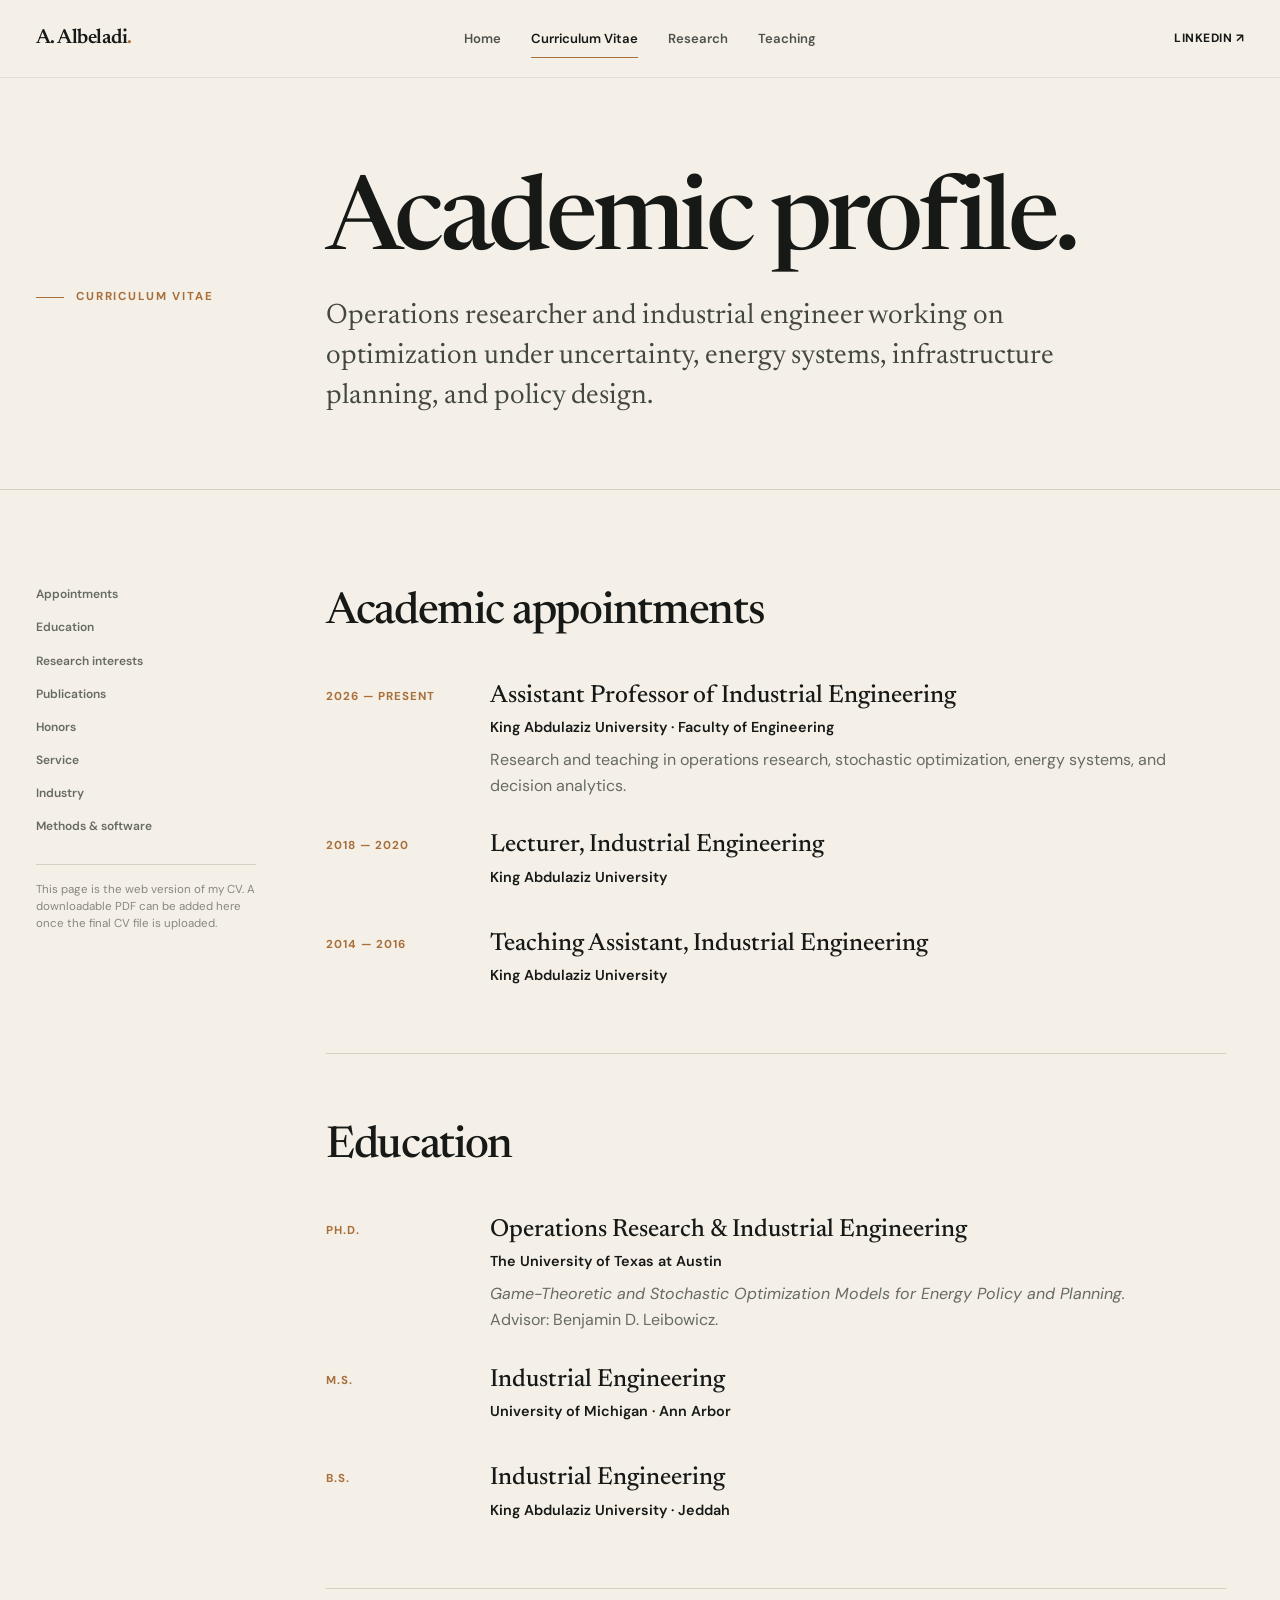
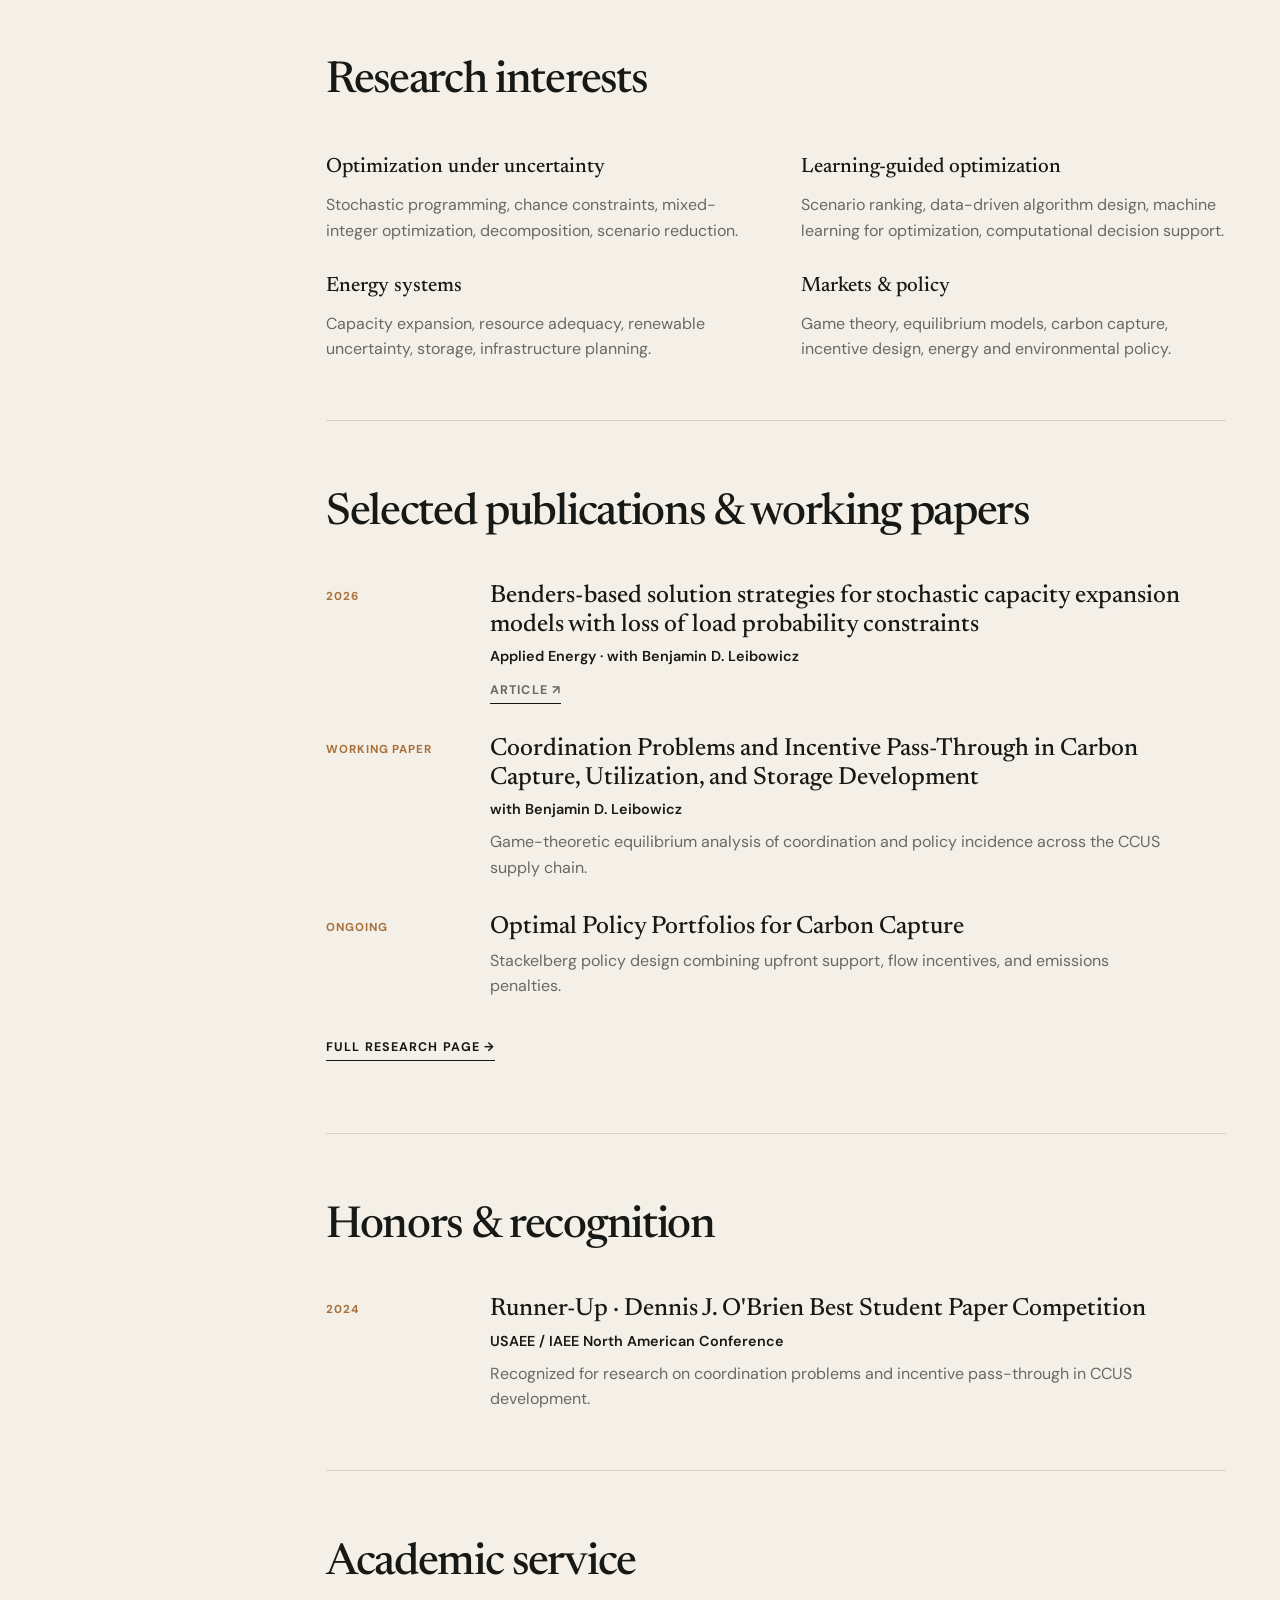
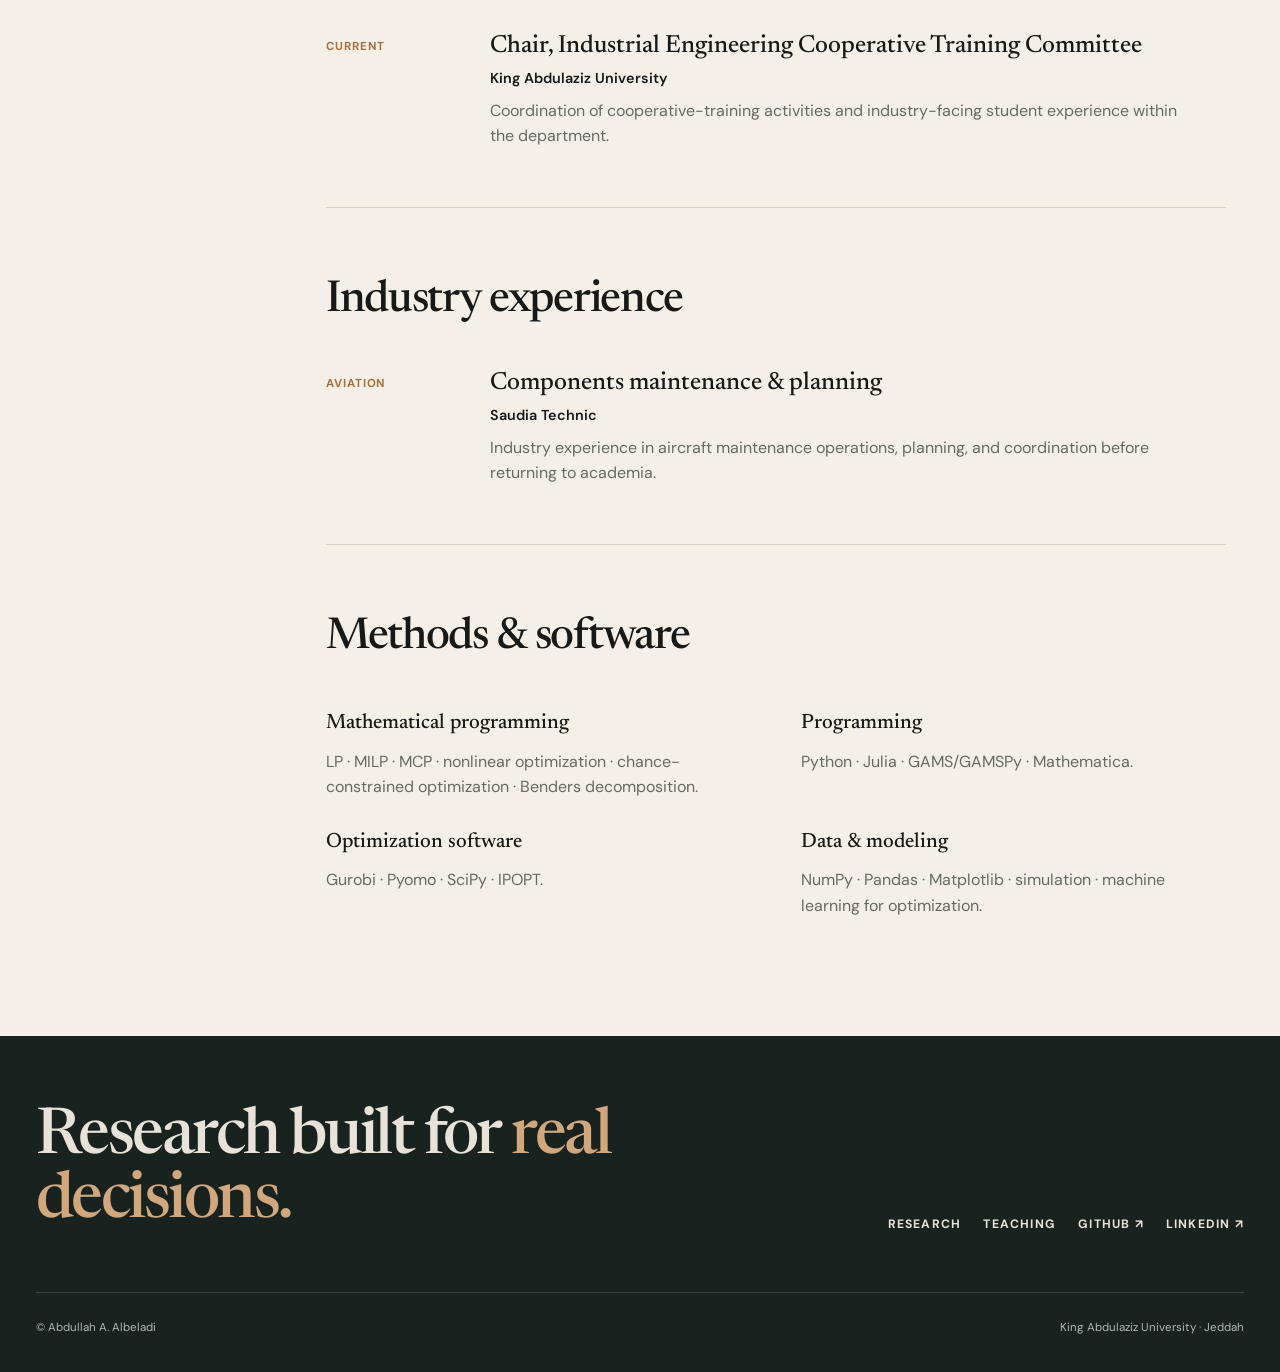
==== cv.html @ f0879e52 "Add files via upload" ====
<!doctype html>
<html lang="en">
<head>
  <meta charset="utf-8"><meta name="viewport" content="width=device-width, initial-scale=1">
  <meta name="description" content="Curriculum vitae of Abdullah A. Albeladi, Assistant Professor of Industrial Engineering at King Abdulaziz University.">
  <title>Curriculum Vitae — Abdullah A. Albeladi</title><link rel="stylesheet" href="styles.css">
</head>
<body>
<header class="site-header"><nav class="nav shell" aria-label="Main navigation"><a class="wordmark" href="index.html">A. Albeladi<span>.</span></a><button class="menu-button" aria-label="Toggle navigation" aria-expanded="false"><span></span><span></span></button><div class="nav-links"><a href="index.html">Home</a><a class="active" href="cv.html">Curriculum Vitae</a><a href="research.html">Research</a><a href="teaching.html">Teaching</a></div><div class="nav-social"><a href="https://www.linkedin.com/in/aalbeladi/" target="_blank" rel="noopener">LinkedIn ↗</a></div></nav></header>
<main>
  <section class="page-hero"><div class="shell page-hero-grid"><div class="kicker">Curriculum Vitae</div><div><h1 class="display">Academic profile.</h1><p class="lede">Operations researcher and industrial engineer working on optimization under uncertainty, energy systems, infrastructure planning, and policy design.</p></div></div></section>

  <div class="shell cv-wrap">
    <aside class="cv-nav" aria-label="CV sections"><a href="#appointments">Appointments</a><a href="#education">Education</a><a href="#research">Research interests</a><a href="#publications">Publications</a><a href="#honors">Honors</a><a href="#service">Service</a><a href="#industry">Industry</a><a href="#skills">Methods & software</a><div class="download-note">This page is the web version of my CV. A downloadable PDF can be added here once the final CV file is uploaded.</div></aside>
    <div class="cv-content">
      <section class="cv-section" id="appointments"><h2 class="cv-section-title">Academic appointments</h2>
        <div class="cv-entry"><div class="cv-date">2026 — Present</div><div><h3>Assistant Professor of Industrial Engineering</h3><div class="cv-place">King Abdulaziz University · Faculty of Engineering</div><p>Research and teaching in operations research, stochastic optimization, energy systems, and decision analytics.</p></div></div>
        <div class="cv-entry"><div class="cv-date">2018 — 2020</div><div><h3>Lecturer, Industrial Engineering</h3><div class="cv-place">King Abdulaziz University</div></div></div>
        <div class="cv-entry"><div class="cv-date">2014 — 2016</div><div><h3>Teaching Assistant, Industrial Engineering</h3><div class="cv-place">King Abdulaziz University</div></div></div>
      </section>

      <section class="cv-section" id="education"><h2 class="cv-section-title">Education</h2>
        <div class="cv-entry"><div class="cv-date">Ph.D.</div><div><h3>Operations Research & Industrial Engineering</h3><div class="cv-place">The University of Texas at Austin</div><p><em>Game-Theoretic and Stochastic Optimization Models for Energy Policy and Planning.</em> Advisor: Benjamin D. Leibowicz.</p></div></div>
        <div class="cv-entry"><div class="cv-date">M.S.</div><div><h3>Industrial Engineering</h3><div class="cv-place">University of Michigan · Ann Arbor</div></div></div>
        <div class="cv-entry"><div class="cv-date">B.S.</div><div><h3>Industrial Engineering</h3><div class="cv-place">King Abdulaziz University · Jeddah</div></div></div>
      </section>

      <section class="cv-section" id="research"><h2 class="cv-section-title">Research interests</h2><div class="skill-cluster">
        <div><h3>Optimization under uncertainty</h3><p>Stochastic programming, chance constraints, mixed-integer optimization, decomposition, scenario reduction.</p></div>
        <div><h3>Learning-guided optimization</h3><p>Scenario ranking, data-driven algorithm design, machine learning for optimization, computational decision support.</p></div>
        <div><h3>Energy systems</h3><p>Capacity expansion, resource adequacy, renewable uncertainty, storage, infrastructure planning.</p></div>
        <div><h3>Markets & policy</h3><p>Game theory, equilibrium models, carbon capture, incentive design, energy and environmental policy.</p></div>
      </div></section>

      <section class="cv-section" id="publications"><h2 class="cv-section-title">Selected publications & working papers</h2>
        <div class="cv-entry"><div class="cv-date">2026</div><div><h3>Benders-based solution strategies for stochastic capacity expansion models with loss of load probability constraints</h3><div class="cv-place">Applied Energy · with Benjamin D. Leibowicz</div><p><a class="text-link" href="https://doi.org/10.1016/j.apenergy.2026.128615" target="_blank" rel="noopener">Article ↗</a></p></div></div>
        <div class="cv-entry"><div class="cv-date">Working paper</div><div><h3>Coordination Problems and Incentive Pass-Through in Carbon Capture, Utilization, and Storage Development</h3><div class="cv-place">with Benjamin D. Leibowicz</div><p>Game-theoretic equilibrium analysis of coordination and policy incidence across the CCUS supply chain.</p></div></div>
        <div class="cv-entry"><div class="cv-date">Ongoing</div><div><h3>Optimal Policy Portfolios for Carbon Capture</h3><p>Stackelberg policy design combining upfront support, flow incentives, and emissions penalties.</p></div></div>
        <p><a class="text-link" href="research.html">Full research page →</a></p>
      </section>

      <section class="cv-section" id="honors"><h2 class="cv-section-title">Honors & recognition</h2>
        <div class="cv-entry"><div class="cv-date">2024</div><div><h3>Runner-Up · Dennis J. O'Brien Best Student Paper Competition</h3><div class="cv-place">USAEE / IAEE North American Conference</div><p>Recognized for research on coordination problems and incentive pass-through in CCUS development.</p></div></div>
      </section>

      <section class="cv-section" id="service"><h2 class="cv-section-title">Academic service</h2>
        <div class="cv-entry"><div class="cv-date">Current</div><div><h3>Chair, Industrial Engineering Cooperative Training Committee</h3><div class="cv-place">King Abdulaziz University</div><p>Coordination of cooperative-training activities and industry-facing student experience within the department.</p></div></div>
      </section>

      <section class="cv-section" id="industry"><h2 class="cv-section-title">Industry experience</h2>
        <div class="cv-entry"><div class="cv-date">Aviation</div><div><h3>Components maintenance & planning</h3><div class="cv-place">Saudia Technic</div><p>Industry experience in aircraft maintenance operations, planning, and coordination before returning to academia.</p></div></div>
      </section>

      <section class="cv-section" id="skills"><h2 class="cv-section-title">Methods & software</h2><div class="skill-cluster">
        <div><h3>Mathematical programming</h3><p>LP · MILP · MCP · nonlinear optimization · chance-constrained optimization · Benders decomposition.</p></div>
        <div><h3>Programming</h3><p>Python · Julia · GAMS/GAMSPy · Mathematica.</p></div>
        <div><h3>Optimization software</h3><p>Gurobi · Pyomo · SciPy · IPOPT.</p></div>
        <div><h3>Data & modeling</h3><p>NumPy · Pandas · Matplotlib · simulation · machine learning for optimization.</p></div>
      </div></section>
    </div>
  </div>
</main>
<footer class="site-footer"><div class="shell"><div class="footer-top"><h2>Research built for <span>real decisions.</span></h2><div class="footer-links"><a href="research.html">Research</a><a href="teaching.html">Teaching</a><a href="https://github.com/abu3abed1" target="_blank" rel="noopener">GitHub ↗</a><a href="https://www.linkedin.com/in/aalbeladi/" target="_blank" rel="noopener">LinkedIn ↗</a></div></div><div class="footer-bottom"><p>© <span data-year></span> Abdullah A. Albeladi</p><p>King Abdulaziz University · Jeddah</p></div></div></footer><script src="script.js"></script>
</body></html>
---- styles.css ----
@import url('https://fonts.googleapis.com/css2?family=DM+Sans:wght@400;500;600;700&family=Newsreader:opsz,wght@6..72,400;6..72,500;6..72,600&display=swap');

:root{
  --paper:#f4f0e8;
  --paper-2:#ebe4d8;
  --ink:#171916;
  --muted:#676a63;
  --line:#d7cfc2;
  --accent:#a86f3a;
  --accent-soft:#dec9b4;
  --deep:#18231f;
  --white:#fffdfa;
  --max:1240px;
  --sans:'DM Sans',system-ui,-apple-system,BlinkMacSystemFont,'Segoe UI',sans-serif;
  --serif:'Newsreader',Georgia,'Times New Roman',serif;
}

*{box-sizing:border-box}
html{scroll-behavior:smooth}
body{
  margin:0;
  color:var(--ink);
  background:var(--paper);
  font-family:var(--sans);
  line-height:1.6;
  -webkit-font-smoothing:antialiased;
}
body::selection{background:var(--accent-soft);color:var(--ink)}
a{color:inherit;text-decoration:none}
a:hover{color:var(--accent)}
img{display:block;max-width:100%}
button{font:inherit}

.shell{width:min(var(--max),calc(100% - 72px));margin-inline:auto}
.kicker{
  display:flex;align-items:center;gap:12px;
  color:var(--accent);font-size:.72rem;font-weight:700;letter-spacing:.16em;text-transform:uppercase
}
.kicker::before{content:'';width:28px;height:1px;background:currentColor}
.display{
  font-family:var(--serif);font-weight:500;letter-spacing:-.045em;line-height:.93;margin:0
}

/* Navigation */
.site-header{
  position:sticky;top:0;z-index:50;
  background:rgba(244,240,232,.9);backdrop-filter:blur(16px);
  border-bottom:1px solid rgba(23,25,22,.09)
}
.nav{
  min-height:76px;display:grid;grid-template-columns:1fr auto 1fr;align-items:center;gap:24px
}
.wordmark{font-family:var(--serif);font-size:1.28rem;font-weight:600;letter-spacing:-.025em}
.wordmark span{color:var(--accent)}
.nav-links{display:flex;gap:30px;align-items:center;justify-content:center}
.nav-links a{font-size:.82rem;font-weight:600;color:#4f524c;position:relative;padding:28px 0}
.nav-links a::after{content:'';position:absolute;left:0;right:0;bottom:19px;height:1px;background:var(--accent);transform:scaleX(0);transition:.2s ease}
.nav-links a:hover,.nav-links a.active{color:var(--ink)}
.nav-links a:hover::after,.nav-links a.active::after{transform:scaleX(1)}
.nav-social{justify-self:end;display:flex;align-items:center;gap:15px}
.nav-social a{font-size:.75rem;font-weight:700;letter-spacing:.04em;text-transform:uppercase}
.menu-button{display:none;background:none;border:0;padding:7px;cursor:pointer;color:var(--ink)}
.menu-button span{display:block;width:23px;height:1px;background:currentColor;margin:5px 0}

/* Home */
.home-hero{min-height:calc(100vh - 76px);display:flex;align-items:center;border-bottom:1px solid var(--line)}
.hero-grid{display:grid;grid-template-columns:minmax(0,1.45fr) minmax(310px,.55fr);gap:70px;align-items:center;padding:66px 0 72px}
.hero-copy{padding-top:10px}
.hero-name{font-size:clamp(4.7rem,8.7vw,9rem);max-width:940px}
.hero-role{display:flex;gap:18px;align-items:center;margin:28px 0 26px;color:#353934;font-size:1.05rem;font-weight:500}
.hero-role i{width:44px;height:1px;background:var(--ink);display:block}
.hero-intro{font-family:var(--serif);font-size:clamp(1.35rem,2.2vw,1.95rem);line-height:1.36;max-width:820px;color:#353833;margin:0}
.hero-actions{display:flex;gap:24px;align-items:center;margin-top:34px}
.text-link{font-size:.78rem;font-weight:700;letter-spacing:.09em;text-transform:uppercase;border-bottom:1px solid var(--ink);padding-bottom:5px}
.text-link:hover{border-color:var(--accent)}
.hero-portrait{position:relative;align-self:stretch;display:flex;align-items:center;justify-content:center;min-height:570px}
.portrait-block{position:relative;width:min(100%,390px);margin-left:auto}
.portrait-block::before{content:'';position:absolute;inset:22px -22px -22px 22px;border:1px solid var(--accent);z-index:0}
.portrait-block img{position:relative;z-index:1;width:100%;aspect-ratio:4/5;object-fit:cover;object-position:center 24%;filter:saturate(.78) contrast(1.03)}
.portrait-meta{position:absolute;z-index:2;left:-46px;bottom:32px;background:var(--deep);color:var(--white);padding:15px 18px;width:210px}
.portrait-meta strong{display:block;font-family:var(--serif);font-size:1.05rem;font-weight:500;line-height:1.25}
.portrait-meta span{display:block;font-size:.68rem;text-transform:uppercase;letter-spacing:.12em;color:#cfd6d0;margin-top:6px}

.intro-strip{background:var(--deep);color:var(--white)}
.intro-strip .shell{display:grid;grid-template-columns:220px 1fr;gap:70px;padding:88px 0}
.intro-strip .kicker{color:#d2a77b;align-self:start;margin-top:7px}
.intro-copy{font-family:var(--serif);font-size:clamp(1.65rem,3vw,2.55rem);line-height:1.34;letter-spacing:-.02em;max-width:910px;margin:0;color:#f3eee7}
.intro-copy strong{font-weight:500;color:#d8b28c}

.section{padding:108px 0;border-bottom:1px solid var(--line)}
.section-head{display:grid;grid-template-columns:220px 1fr;gap:70px;margin-bottom:58px}
.section-head h2{font-size:clamp(3rem,5vw,5.3rem);max-width:850px}
.section-head p{max-width:690px;color:var(--muted);font-size:1rem;margin:20px 0 0}

.focus-list{border-top:1px solid var(--ink)}
.focus-row{display:grid;grid-template-columns:90px 1fr 1.08fr;gap:34px;padding:30px 0;border-bottom:1px solid var(--line);align-items:start}
.focus-number{font-family:var(--serif);font-size:1rem;color:var(--accent)}
.focus-row h3{font-family:var(--serif);font-size:2rem;font-weight:500;line-height:1.08;letter-spacing:-.025em;margin:0}
.focus-row p{color:var(--muted);margin:1px 0 0;max-width:560px}

.featured-paper{display:grid;grid-template-columns:1.2fr .8fr;min-height:410px;background:var(--white);border:1px solid var(--line)}
.featured-paper-main{padding:50px 54px;display:flex;flex-direction:column;justify-content:space-between}
.featured-paper-main h3{font-family:var(--serif);font-size:clamp(2.2rem,3.8vw,3.9rem);font-weight:500;line-height:1.04;letter-spacing:-.035em;margin:18px 0 25px;max-width:790px}
.featured-paper-main p{color:var(--muted);max-width:760px}
.paper-meta{border-left:1px solid var(--line);padding:50px 42px;display:flex;flex-direction:column;justify-content:space-between;background:#efe8dc}
.paper-meta .journal{font-family:var(--serif);font-size:2rem;line-height:1.05}
.paper-meta dl{margin:0}
.paper-meta dt{font-size:.66rem;letter-spacing:.12em;text-transform:uppercase;font-weight:700;color:var(--muted);margin-top:18px}
.paper-meta dd{margin:4px 0 0;font-size:.9rem}

.education-line{display:grid;grid-template-columns:repeat(3,1fr);border-top:1px solid var(--ink)}
.edu-item{padding:28px 28px 28px 0;border-right:1px solid var(--line)}
.edu-item:not(:first-child){padding-left:28px}
.edu-item:last-child{border-right:0}
.edu-year{font-size:.7rem;color:var(--accent);font-weight:700;letter-spacing:.12em;text-transform:uppercase}
.edu-item h3{font-family:var(--serif);font-weight:500;font-size:1.65rem;line-height:1.1;margin:9px 0 7px}
.edu-item p{margin:0;color:var(--muted);font-size:.9rem}

/* Inner-page hero */
.page-hero{padding:100px 0 72px;border-bottom:1px solid var(--line)}
.page-hero-grid{display:grid;grid-template-columns:220px 1fr;gap:70px}
.page-hero h1{font-size:clamp(4rem,8vw,8.4rem);max-width:990px}
.page-hero .lede{font-family:var(--serif);font-size:clamp(1.3rem,2.2vw,1.8rem);line-height:1.42;color:#434740;max-width:790px;margin:24px 0 0}

/* CV */
.cv-wrap{display:grid;grid-template-columns:220px 1fr;gap:70px;padding:88px 0 118px}
.cv-nav{position:sticky;top:112px;align-self:start}
.cv-nav a{display:block;font-size:.75rem;font-weight:600;color:var(--muted);padding:7px 0}
.cv-nav a:hover{color:var(--accent)}
.cv-nav .download-note{font-size:.72rem;color:#86877f;border-top:1px solid var(--line);margin-top:20px;padding-top:16px;line-height:1.5}
.cv-content{max-width:900px}
.cv-section{padding:0 0 58px;margin-bottom:58px;border-bottom:1px solid var(--line);scroll-margin-top:110px}
.cv-section:last-child{border-bottom:0;margin-bottom:0;padding-bottom:0}
.cv-section-title{font-family:var(--serif);font-size:2.75rem;font-weight:500;letter-spacing:-.03em;margin:0 0 34px}
.cv-entry{display:grid;grid-template-columns:130px 1fr;gap:34px;margin-bottom:34px}
.cv-entry:last-child{margin-bottom:0}
.cv-date{font-size:.72rem;color:var(--accent);font-weight:700;letter-spacing:.08em;text-transform:uppercase;padding-top:5px}
.cv-entry h3{font-family:var(--serif);font-size:1.55rem;line-height:1.15;font-weight:500;margin:0 0 5px}
.cv-place{font-weight:600;font-size:.9rem;margin-bottom:8px}
.cv-entry p{color:var(--muted);margin:0;max-width:690px}
.cv-entry ul{color:var(--muted);padding-left:18px;margin:10px 0 0}
.skill-cluster{display:grid;grid-template-columns:1fr 1fr;gap:26px 50px}
.skill-cluster h3{font-family:var(--serif);font-size:1.3rem;font-weight:500;margin:0 0 8px}
.skill-cluster p{margin:0;color:var(--muted)}

/* Research */
.research-intro{padding:86px 0 40px}
.research-stats{display:grid;grid-template-columns:repeat(3,1fr);border-top:1px solid var(--ink);border-bottom:1px solid var(--line)}
.stat{padding:27px 26px 27px 0;border-right:1px solid var(--line)}
.stat:not(:first-child){padding-left:26px}
.stat:last-child{border-right:0}
.stat b{display:block;font-family:var(--serif);font-size:2.2rem;font-weight:500;line-height:1}
.stat span{font-size:.73rem;color:var(--muted);text-transform:uppercase;letter-spacing:.1em;font-weight:700}
.pub-section{padding:82px 0;border-bottom:1px solid var(--line)}
.pub-heading{display:grid;grid-template-columns:220px 1fr;gap:70px;margin-bottom:36px}
.pub-heading h2{font-family:var(--serif);font-weight:500;font-size:3.2rem;letter-spacing:-.035em;margin:0}
.publication-item{display:grid;grid-template-columns:120px 1fr auto;gap:34px;padding:34px 0;border-top:1px solid var(--line);align-items:start}
.publication-item:last-child{border-bottom:1px solid var(--line)}
.pub-year{font-family:var(--serif);font-size:1.55rem;color:var(--accent)}
.publication-item h3{font-family:var(--serif);font-size:2rem;line-height:1.12;font-weight:500;letter-spacing:-.02em;margin:0 0 12px;max-width:790px}
.pub-authors,.pub-venue{font-size:.88rem;color:var(--muted);margin:3px 0}
.pub-venue{font-style:italic}
.pub-link{font-size:.7rem;text-transform:uppercase;letter-spacing:.1em;font-weight:700;border:1px solid var(--ink);padding:9px 12px;white-space:nowrap}
.pub-link:hover{background:var(--ink);color:var(--paper)}
.project-list{border-top:1px solid var(--ink)}
.project{display:grid;grid-template-columns:120px 1fr .38fr;gap:34px;padding:40px 0;border-bottom:1px solid var(--line)}
.project-index{font-family:var(--serif);font-size:1.15rem;color:var(--accent)}
.project h3{font-family:var(--serif);font-weight:500;font-size:2.15rem;line-height:1.08;letter-spacing:-.025em;margin:0 0 13px}
.project p{color:var(--muted);margin:0;max-width:710px}
.project-meta{font-size:.72rem;line-height:1.8;color:var(--muted);text-transform:uppercase;letter-spacing:.08em}
.project-meta b{display:block;color:var(--ink)}

/* Teaching */
.teaching-statement{display:grid;grid-template-columns:220px 1fr;gap:70px;padding:88px 0;border-bottom:1px solid var(--line)}
.teaching-quote{font-family:var(--serif);font-size:clamp(2rem,4vw,3.7rem);line-height:1.18;letter-spacing:-.03em;margin:0;max-width:920px}
.teaching-quote em{color:var(--accent);font-style:normal}
.course-list{border-top:1px solid var(--ink)}
.course{display:grid;grid-template-columns:150px 1fr .6fr;gap:42px;padding:42px 0;border-bottom:1px solid var(--line)}
.course-code{font-family:var(--serif);font-size:2.1rem;color:var(--accent)}
.course h3{font-family:var(--serif);font-size:2.45rem;font-weight:500;line-height:1.05;letter-spacing:-.03em;margin:0 0 13px}
.course p{color:var(--muted);margin:0;max-width:670px}
.course-topics{font-size:.78rem;color:var(--muted);line-height:1.85}
.course-topics b{display:block;color:var(--ink);text-transform:uppercase;letter-spacing:.08em;font-size:.68rem;margin-bottom:5px}
.teaching-methods{display:grid;grid-template-columns:repeat(3,1fr);border-top:1px solid var(--ink)}
.method{padding:30px 30px 0 0;border-right:1px solid var(--line);min-height:190px}
.method:not(:first-child){padding-left:30px}
.method:last-child{border-right:0}
.method span{font-family:var(--serif);font-size:1rem;color:var(--accent)}
.method h3{font-family:var(--serif);font-size:1.5rem;font-weight:500;margin:8px 0 7px}
.method p{color:var(--muted);font-size:.9rem;margin:0}

/* Footer */
.site-footer{background:var(--deep);color:#e8e2d9;padding:70px 0 34px}
.footer-top{display:grid;grid-template-columns:1.25fr .75fr;gap:70px;align-items:end;padding-bottom:58px;border-bottom:1px solid rgba(255,255,255,.15)}
.footer-top h2{font-family:var(--serif);font-size:clamp(2.7rem,5vw,5rem);font-weight:500;line-height:1;letter-spacing:-.04em;margin:0;max-width:780px}
.footer-top h2 span{color:#d2a77b}
.footer-links{display:flex;justify-content:flex-end;gap:22px;flex-wrap:wrap}
.footer-links a{font-size:.76rem;text-transform:uppercase;letter-spacing:.1em;font-weight:700;color:#e8e2d9}
.footer-bottom{display:flex;justify-content:space-between;gap:25px;padding-top:26px;font-size:.72rem;color:#aeb8b1}
.footer-bottom p{margin:0}

@media(max-width:980px){
  .shell{width:min(var(--max),calc(100% - 44px))}
  .nav{grid-template-columns:1fr auto}.nav-social{display:none}
  .hero-grid{grid-template-columns:1fr .52fr;gap:40px}.hero-name{font-size:clamp(4.2rem,9vw,7rem)}
  .intro-strip .shell,.section-head,.page-hero-grid,.cv-wrap,.pub-heading,.teaching-statement{grid-template-columns:170px 1fr;gap:42px}
  .focus-row{grid-template-columns:70px 1fr 1fr}.featured-paper{grid-template-columns:1fr}.paper-meta{border-left:0;border-top:1px solid var(--line);display:grid;grid-template-columns:1fr 1fr;gap:30px}
  .project{grid-template-columns:80px 1fr}.project-meta{grid-column:2}
  .course{grid-template-columns:120px 1fr}.course-topics{grid-column:2}
}

@media(max-width:760px){
  .shell{width:calc(100% - 32px)}
  .site-header{position:sticky}.nav{min-height:64px;grid-template-columns:1fr auto}.menu-button{display:block}.nav-links{display:none;position:absolute;top:64px;left:0;right:0;background:var(--paper);padding:14px 16px 22px;border-bottom:1px solid var(--line);flex-direction:column;align-items:flex-start;gap:0}.nav-links.open{display:flex}.nav-links a{width:100%;padding:11px 0;font-size:.9rem}.nav-links a::after{display:none}
  .home-hero{min-height:auto}.hero-grid{grid-template-columns:1fr;padding:50px 0 58px}.hero-copy{order:2}.hero-portrait{order:1;min-height:0;justify-content:flex-start}.portrait-block{width:min(78vw,330px);margin:0 0 20px 18px}.portrait-meta{left:-18px;bottom:18px}.hero-name{font-size:clamp(3.65rem,18vw,6.2rem)}.hero-role{font-size:.9rem}.hero-intro{font-size:1.35rem}
  .intro-strip .shell,.section-head,.page-hero-grid,.cv-wrap,.pub-heading,.teaching-statement{grid-template-columns:1fr;gap:24px}.intro-strip .shell{padding:64px 0}.section{padding:76px 0}.section-head{margin-bottom:40px}.section-head h2{font-size:3.25rem}
  .focus-row{grid-template-columns:48px 1fr;gap:20px}.focus-row p{grid-column:2}.featured-paper-main{padding:34px 28px}.paper-meta{padding:30px 28px;grid-template-columns:1fr}.education-line,.research-stats,.teaching-methods{grid-template-columns:1fr}.edu-item,.edu-item:not(:first-child),.stat,.stat:not(:first-child),.method,.method:not(:first-child){padding:24px 0;border-right:0;border-bottom:1px solid var(--line)}.edu-item:last-child,.stat:last-child,.method:last-child{border-bottom:0}
  .page-hero{padding:66px 0 48px}.page-hero h1{font-size:clamp(3.5rem,17vw,6rem)}.cv-wrap{padding:60px 0 84px}.cv-nav{position:static;display:flex;flex-wrap:wrap;gap:6px 18px;border-bottom:1px solid var(--line);padding-bottom:22px}.cv-nav .download-note{width:100%;margin-top:4px}.cv-entry{grid-template-columns:1fr;gap:7px}.cv-section-title{font-size:2.35rem}.skill-cluster{grid-template-columns:1fr}
  .research-intro{padding:58px 0 20px}.pub-section{padding:62px 0}.publication-item{grid-template-columns:1fr;gap:10px}.pub-link{justify-self:start;margin-top:8px}.project{grid-template-columns:1fr;gap:8px}.project-meta{grid-column:1;margin-top:12px}.project h3{font-size:1.85rem}
  .teaching-statement{padding:62px 0}.course{grid-template-columns:1fr;gap:10px}.course-topics{grid-column:1;margin-top:12px}.course h3{font-size:2rem}.method{min-height:0;padding-bottom:24px}
  .footer-top{grid-template-columns:1fr;gap:34px}.footer-links{justify-content:flex-start}.footer-bottom{flex-direction:column}
}
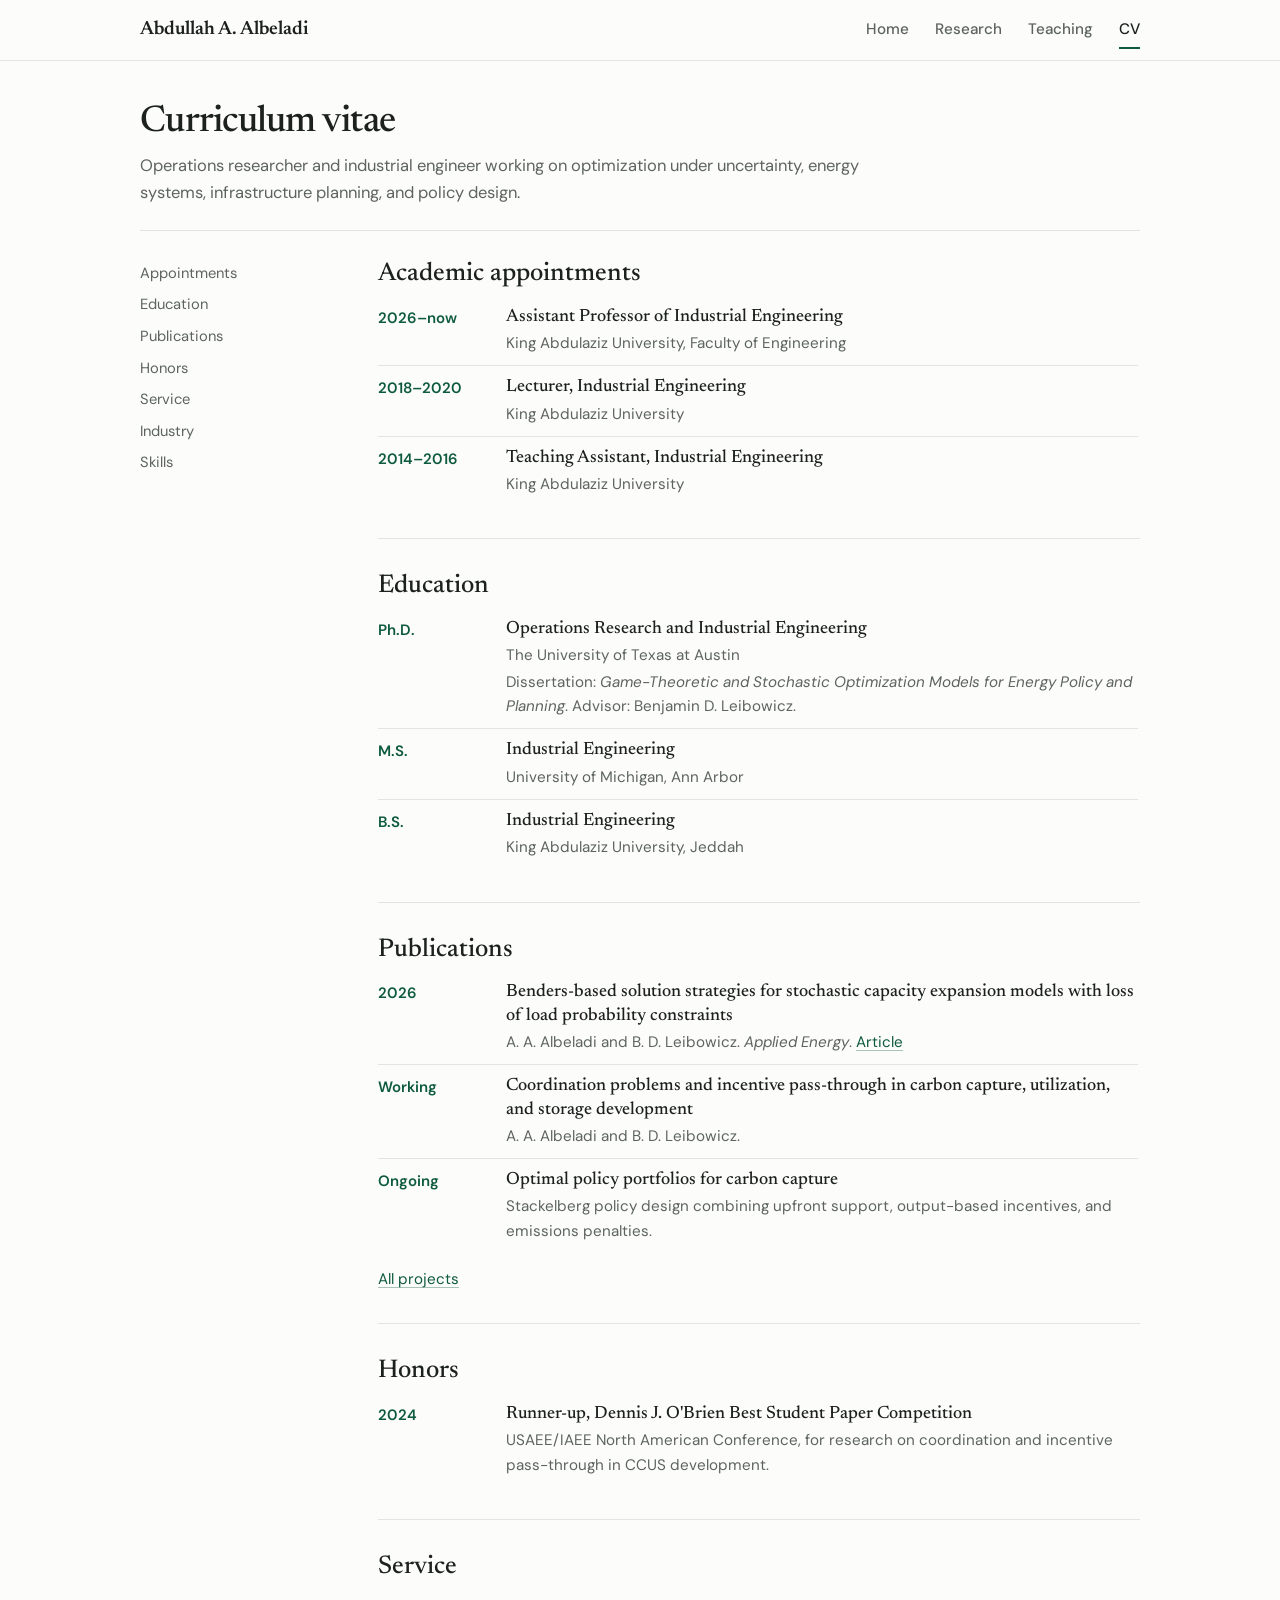
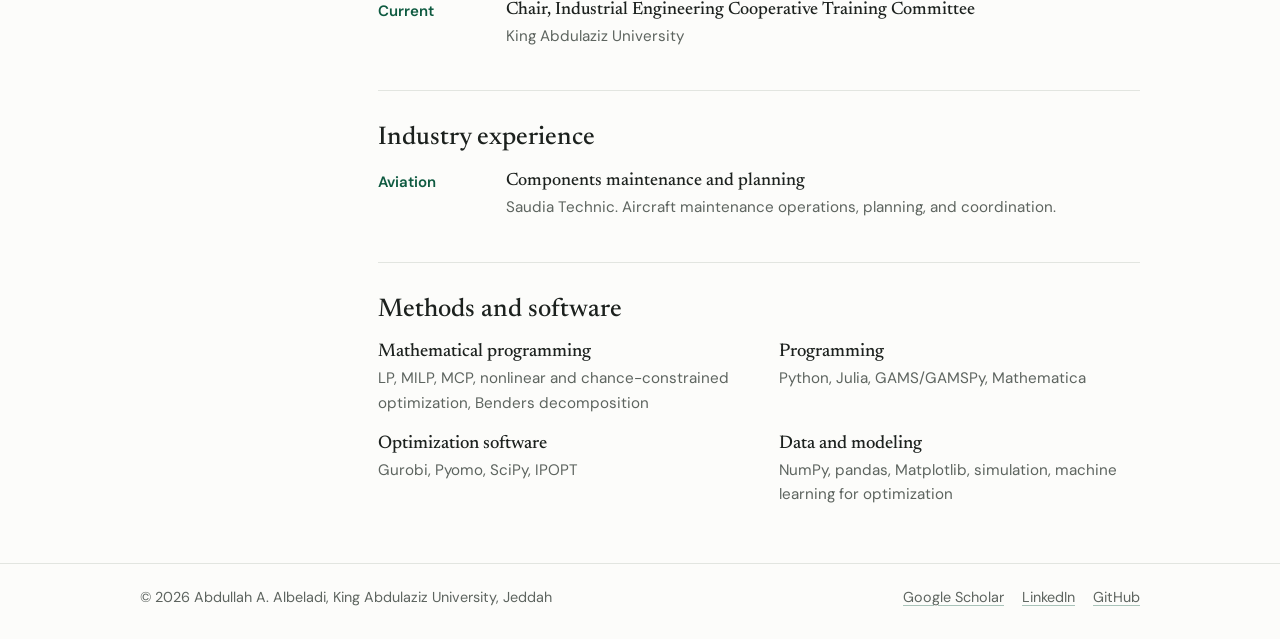
==== commit 4e42ab2a: "Add files via upload" ====
--- a/cv.html
+++ b/cv.html
@@ -1,64 +1,122 @@
 <!doctype html>
 <html lang="en">
 <head>
-  <meta charset="utf-8"><meta name="viewport" content="width=device-width, initial-scale=1">
+  <meta charset="utf-8">
+  <meta name="viewport" content="width=device-width, initial-scale=1">
+  <link rel="icon" href="favicon.svg" type="image/svg+xml">
+  <link rel="preconnect" href="https://fonts.googleapis.com">
+  <link rel="preconnect" href="https://fonts.gstatic.com" crossorigin>
+  <link rel="stylesheet" href="https://fonts.googleapis.com/css2?family=DM+Sans:opsz,wght@9..40,400;9..40,500;9..40,600&family=Newsreader:opsz,wght@6..72,400;6..72,500;6..72,600&display=swap">
+  <link rel="stylesheet" href="styles.css">
+  <title>CV | Abdullah A. Albeladi</title>
   <meta name="description" content="Curriculum vitae of Abdullah A. Albeladi, Assistant Professor of Industrial Engineering at King Abdulaziz University.">
-  <title>Curriculum Vitae — Abdullah A. Albeladi</title><link rel="stylesheet" href="styles.css">
+  <meta property="og:title" content="CV | Abdullah A. Albeladi">
+  <meta property="og:description" content="Curriculum vitae of Abdullah A. Albeladi, Assistant Professor of Industrial Engineering at King Abdulaziz University.">
+  <meta property="og:type" content="website">
+  <meta property="og:url" content="https://aalbeladi.github.io/cv.html">
+  <meta property="og:image" content="https://aalbeladi.github.io/DSC_17741.jpg">
 </head>
 <body>
-<header class="site-header"><nav class="nav shell" aria-label="Main navigation"><a class="wordmark" href="index.html">A. Albeladi<span>.</span></a><button class="menu-button" aria-label="Toggle navigation" aria-expanded="false"><span></span><span></span></button><div class="nav-links"><a href="index.html">Home</a><a class="active" href="cv.html">Curriculum Vitae</a><a href="research.html">Research</a><a href="teaching.html">Teaching</a></div><div class="nav-social"><a href="https://www.linkedin.com/in/aalbeladi/" target="_blank" rel="noopener">LinkedIn ↗</a></div></nav></header>
-<main>
-  <section class="page-hero"><div class="shell page-hero-grid"><div class="kicker">Curriculum Vitae</div><div><h1 class="display">Academic profile.</h1><p class="lede">Operations researcher and industrial engineer working on optimization under uncertainty, energy systems, infrastructure planning, and policy design.</p></div></div></section>
+<header class="site-header">
+  <div class="wrap nav">
+    <a class="site-name" href="index.html">Abdullah A. Albeladi</a>
+    <nav class="nav-links" aria-label="Main"><a href="index.html">Home</a><a href="research.html">Research</a><a href="teaching.html">Teaching</a><a href="cv.html" aria-current="page">CV</a></nav>
+  </div>
+</header>
 
-  <div class="shell cv-wrap">
-    <aside class="cv-nav" aria-label="CV sections"><a href="#appointments">Appointments</a><a href="#education">Education</a><a href="#research">Research interests</a><a href="#publications">Publications</a><a href="#honors">Honors</a><a href="#service">Service</a><a href="#industry">Industry</a><a href="#skills">Methods & software</a><div class="download-note">This page is the web version of my CV. A downloadable PDF can be added here once the final CV file is uploaded.</div></aside>
-    <div class="cv-content">
-      <section class="cv-section" id="appointments"><h2 class="cv-section-title">Academic appointments</h2>
-        <div class="cv-entry"><div class="cv-date">2026 — Present</div><div><h3>Assistant Professor of Industrial Engineering</h3><div class="cv-place">King Abdulaziz University · Faculty of Engineering</div><p>Research and teaching in operations research, stochastic optimization, energy systems, and decision analytics.</p></div></div>
-        <div class="cv-entry"><div class="cv-date">2018 — 2020</div><div><h3>Lecturer, Industrial Engineering</h3><div class="cv-place">King Abdulaziz University</div></div></div>
-        <div class="cv-entry"><div class="cv-date">2014 — 2016</div><div><h3>Teaching Assistant, Industrial Engineering</h3><div class="cv-place">King Abdulaziz University</div></div></div>
+<main class="wrap">
+  <section class="page-title">
+    <h1>Curriculum vitae</h1>
+    <p>Operations researcher and industrial engineer working on optimization under uncertainty, energy systems, infrastructure planning, and policy design.</p>
+  </section>
+
+  <div class="cv">
+    <nav class="cv-nav" aria-label="CV sections">
+      <a href="#appointments">Appointments</a>
+      <a href="#education">Education</a>
+      <a href="#publications">Publications</a>
+      <a href="#honors">Honors</a>
+      <a href="#service">Service</a>
+      <a href="#industry">Industry</a>
+      <a href="#skills">Skills</a>
+      <ul class="links"><li hidden><a class="primary" href="cv.pdf" data-cv>CV (PDF)</a></li></ul>
+    </nav>
+
+    <div class="cv-body">
+      <section class="section" id="appointments">
+        <h2>Academic appointments</h2>
+        <ul class="rows">
+          <li class="row"><div class="row-date">2026–now</div><div><h3>Assistant Professor of Industrial Engineering</h3><p>King Abdulaziz University, Faculty of Engineering</p></div></li>
+          <li class="row"><div class="row-date">2018–2020</div><div><h3>Lecturer, Industrial Engineering</h3><p>King Abdulaziz University</p></div></li>
+          <li class="row"><div class="row-date">2014–2016</div><div><h3>Teaching Assistant, Industrial Engineering</h3><p>King Abdulaziz University</p></div></li>
+        </ul>
       </section>
 
-      <section class="cv-section" id="education"><h2 class="cv-section-title">Education</h2>
-        <div class="cv-entry"><div class="cv-date">Ph.D.</div><div><h3>Operations Research & Industrial Engineering</h3><div class="cv-place">The University of Texas at Austin</div><p><em>Game-Theoretic and Stochastic Optimization Models for Energy Policy and Planning.</em> Advisor: Benjamin D. Leibowicz.</p></div></div>
-        <div class="cv-entry"><div class="cv-date">M.S.</div><div><h3>Industrial Engineering</h3><div class="cv-place">University of Michigan · Ann Arbor</div></div></div>
-        <div class="cv-entry"><div class="cv-date">B.S.</div><div><h3>Industrial Engineering</h3><div class="cv-place">King Abdulaziz University · Jeddah</div></div></div>
+      <section class="section" id="education">
+        <h2>Education</h2>
+        <ul class="rows">
+          <li class="row"><div class="row-date">Ph.D.</div><div><h3>Operations Research and Industrial Engineering</h3><p>The University of Texas at Austin</p><p>Dissertation: <em>Game-Theoretic and Stochastic Optimization Models for Energy Policy and Planning</em>. Advisor: Benjamin D. Leibowicz.</p></div></li>
+          <li class="row"><div class="row-date">M.S.</div><div><h3>Industrial Engineering</h3><p>University of Michigan, Ann Arbor</p></div></li>
+          <li class="row"><div class="row-date">B.S.</div><div><h3>Industrial Engineering</h3><p>King Abdulaziz University, Jeddah</p></div></li>
+        </ul>
       </section>
 
-      <section class="cv-section" id="research"><h2 class="cv-section-title">Research interests</h2><div class="skill-cluster">
-        <div><h3>Optimization under uncertainty</h3><p>Stochastic programming, chance constraints, mixed-integer optimization, decomposition, scenario reduction.</p></div>
-        <div><h3>Learning-guided optimization</h3><p>Scenario ranking, data-driven algorithm design, machine learning for optimization, computational decision support.</p></div>
-        <div><h3>Energy systems</h3><p>Capacity expansion, resource adequacy, renewable uncertainty, storage, infrastructure planning.</p></div>
-        <div><h3>Markets & policy</h3><p>Game theory, equilibrium models, carbon capture, incentive design, energy and environmental policy.</p></div>
-      </div></section>
-
-      <section class="cv-section" id="publications"><h2 class="cv-section-title">Selected publications & working papers</h2>
-        <div class="cv-entry"><div class="cv-date">2026</div><div><h3>Benders-based solution strategies for stochastic capacity expansion models with loss of load probability constraints</h3><div class="cv-place">Applied Energy · with Benjamin D. Leibowicz</div><p><a class="text-link" href="https://doi.org/10.1016/j.apenergy.2026.128615" target="_blank" rel="noopener">Article ↗</a></p></div></div>
-        <div class="cv-entry"><div class="cv-date">Working paper</div><div><h3>Coordination Problems and Incentive Pass-Through in Carbon Capture, Utilization, and Storage Development</h3><div class="cv-place">with Benjamin D. Leibowicz</div><p>Game-theoretic equilibrium analysis of coordination and policy incidence across the CCUS supply chain.</p></div></div>
-        <div class="cv-entry"><div class="cv-date">Ongoing</div><div><h3>Optimal Policy Portfolios for Carbon Capture</h3><p>Stackelberg policy design combining upfront support, flow incentives, and emissions penalties.</p></div></div>
-        <p><a class="text-link" href="research.html">Full research page →</a></p>
+      <section class="section" id="publications">
+        <h2>Publications</h2>
+        <ul class="rows">
+          <li class="row"><div class="row-date">2026</div><div><h3>Benders-based solution strategies for stochastic capacity expansion models with loss of load probability constraints</h3><p>A. A. Albeladi and B. D. Leibowicz. <em>Applied Energy</em>. <a href="https://doi.org/10.1016/j.apenergy.2026.128615">Article</a></p></div></li>
+          <li class="row"><div class="row-date">Working</div><div><h3>Coordination problems and incentive pass-through in carbon capture, utilization, and storage development</h3><p>A. A. Albeladi and B. D. Leibowicz.</p></div></li>
+          <li class="row"><div class="row-date">Ongoing</div><div><h3>Optimal policy portfolios for carbon capture</h3><p>Stackelberg policy design combining upfront support, output-based incentives, and emissions penalties.</p></div></li>
+        </ul>
+        <p class="section-more"><a href="research.html">All projects</a></p>
       </section>
 
-      <section class="cv-section" id="honors"><h2 class="cv-section-title">Honors & recognition</h2>
-        <div class="cv-entry"><div class="cv-date">2024</div><div><h3>Runner-Up · Dennis J. O'Brien Best Student Paper Competition</h3><div class="cv-place">USAEE / IAEE North American Conference</div><p>Recognized for research on coordination problems and incentive pass-through in CCUS development.</p></div></div>
+      <section class="section" id="honors">
+        <h2>Honors</h2>
+        <ul class="rows">
+          <li class="row"><div class="row-date">2024</div><div><h3>Runner-up, Dennis J. O'Brien Best Student Paper Competition</h3><p>USAEE/IAEE North American Conference, for research on coordination and incentive pass-through in CCUS development.</p></div></li>
+        </ul>
       </section>
 
-      <section class="cv-section" id="service"><h2 class="cv-section-title">Academic service</h2>
-        <div class="cv-entry"><div class="cv-date">Current</div><div><h3>Chair, Industrial Engineering Cooperative Training Committee</h3><div class="cv-place">King Abdulaziz University</div><p>Coordination of cooperative-training activities and industry-facing student experience within the department.</p></div></div>
+      <section class="section" id="service">
+        <h2>Service</h2>
+        <ul class="rows">
+          <li class="row"><div class="row-date">Current</div><div><h3>Chair, Industrial Engineering Cooperative Training Committee</h3><p>King Abdulaziz University</p></div></li>
+        </ul>
       </section>
 
-      <section class="cv-section" id="industry"><h2 class="cv-section-title">Industry experience</h2>
-        <div class="cv-entry"><div class="cv-date">Aviation</div><div><h3>Components maintenance & planning</h3><div class="cv-place">Saudia Technic</div><p>Industry experience in aircraft maintenance operations, planning, and coordination before returning to academia.</p></div></div>
+      <section class="section" id="industry">
+        <h2>Industry experience</h2>
+        <ul class="rows">
+          <li class="row"><div class="row-date">Aviation</div><div><h3>Components maintenance and planning</h3><p>Saudia Technic. Aircraft maintenance operations, planning, and coordination.</p></div></li>
+        </ul>
       </section>
 
-      <section class="cv-section" id="skills"><h2 class="cv-section-title">Methods & software</h2><div class="skill-cluster">
-        <div><h3>Mathematical programming</h3><p>LP · MILP · MCP · nonlinear optimization · chance-constrained optimization · Benders decomposition.</p></div>
-        <div><h3>Programming</h3><p>Python · Julia · GAMS/GAMSPy · Mathematica.</p></div>
-        <div><h3>Optimization software</h3><p>Gurobi · Pyomo · SciPy · IPOPT.</p></div>
-        <div><h3>Data & modeling</h3><p>NumPy · Pandas · Matplotlib · simulation · machine learning for optimization.</p></div>
-      </div></section>
+      <section class="section" id="skills">
+        <h2>Methods and software</h2>
+        <div class="interests">
+          <div><h3>Mathematical programming</h3><p>LP, MILP, MCP, nonlinear and chance-constrained optimization, Benders decomposition</p></div>
+          <div><h3>Programming</h3><p>Python, Julia, GAMS/GAMSPy, Mathematica</p></div>
+          <div><h3>Optimization software</h3><p>Gurobi, Pyomo, SciPy, IPOPT</p></div>
+          <div><h3>Data and modeling</h3><p>NumPy, pandas, Matplotlib, simulation, machine learning for optimization</p></div>
+        </div>
+      </section>
     </div>
   </div>
 </main>
-<footer class="site-footer"><div class="shell"><div class="footer-top"><h2>Research built for <span>real decisions.</span></h2><div class="footer-links"><a href="research.html">Research</a><a href="teaching.html">Teaching</a><a href="https://github.com/abu3abed1" target="_blank" rel="noopener">GitHub ↗</a><a href="https://www.linkedin.com/in/aalbeladi/" target="_blank" rel="noopener">LinkedIn ↗</a></div></div><div class="footer-bottom"><p>© <span data-year></span> Abdullah A. Albeladi</p><p>King Abdulaziz University · Jeddah</p></div></div></footer><script src="script.js"></script>
-</body></html>
+
+<footer class="site-footer">
+  <div class="wrap footer">
+    <p>© <span data-year>2026</span> Abdullah A. Albeladi, King Abdulaziz University, Jeddah</p>
+    <nav aria-label="Profiles">
+      <!-- TODO: replace YOUR_EMAIL@kau.edu.sa with your email, then delete the word hidden -->
+      <a href="mailto:YOUR_EMAIL@kau.edu.sa" hidden>Email</a>
+      <a href="https://scholar.google.com/citations?user=GiuHl7sAAAAJ&amp;hl=en">Google Scholar</a>
+      <a href="https://www.linkedin.com/in/aalbeladi/">LinkedIn</a>
+      <a href="https://github.com/abu3abed1">GitHub</a>
+    </nav>
+  </div>
+</footer>
+<script src="script.js"></script>
+</body>
+</html>
--- a/styles.css
+++ b/styles.css
@@ -1,222 +1,155 @@
-@import url('https://fonts.googleapis.com/css2?family=DM+Sans:wght@400;500;600;700&family=Newsreader:opsz,wght@6..72,400;6..72,500;6..72,600&display=swap');
-
 :root{
-  --paper:#f4f0e8;
-  --paper-2:#ebe4d8;
-  --ink:#171916;
-  --muted:#676a63;
-  --line:#d7cfc2;
-  --accent:#a86f3a;
-  --accent-soft:#dec9b4;
-  --deep:#18231f;
-  --white:#fffdfa;
-  --max:1240px;
-  --sans:'DM Sans',system-ui,-apple-system,BlinkMacSystemFont,'Segoe UI',sans-serif;
+  --bg:#fcfcfa;
+  --ink:#1c211e;
+  --muted:#5d645f;
+  --line:#e2e5e0;
+  --accent:#0e5a40;
+  --tint:#eaf1ed;
+  --sans:'DM Sans',system-ui,-apple-system,'Segoe UI',sans-serif;
   --serif:'Newsreader',Georgia,'Times New Roman',serif;
+  --wide:1000px;
+  --text:760px;
 }
 
 *{box-sizing:border-box}
-html{scroll-behavior:smooth}
-body{
-  margin:0;
-  color:var(--ink);
-  background:var(--paper);
-  font-family:var(--sans);
-  line-height:1.6;
-  -webkit-font-smoothing:antialiased;
-}
-body::selection{background:var(--accent-soft);color:var(--ink)}
-a{color:inherit;text-decoration:none}
-a:hover{color:var(--accent)}
-img{display:block;max-width:100%}
-button{font:inherit}
+html{-webkit-text-size-adjust:100%}
+body{margin:0;background:var(--bg);color:var(--ink);font:16.5px/1.6 var(--sans);-webkit-font-smoothing:antialiased}
+img{display:block;max-width:100%;height:auto}
+a{color:var(--accent);text-decoration:underline;text-decoration-thickness:1px;text-underline-offset:3px;text-decoration-color:rgba(14,90,64,.35)}
+a:hover{text-decoration-color:currentColor}
+a:focus-visible,summary:focus-visible{outline:2px solid var(--accent);outline-offset:3px;border-radius:2px}
+p{margin:0 0 .8em}
+h1,h2,h3{font-family:var(--serif);font-weight:500;line-height:1.2;margin:0}
 
-.shell{width:min(var(--max),calc(100% - 72px));margin-inline:auto}
-.kicker{
-  display:flex;align-items:center;gap:12px;
-  color:var(--accent);font-size:.72rem;font-weight:700;letter-spacing:.16em;text-transform:uppercase
-}
-.kicker::before{content:'';width:28px;height:1px;background:currentColor}
-.display{
-  font-family:var(--serif);font-weight:500;letter-spacing:-.045em;line-height:.93;margin:0
+.wrap{width:min(var(--wide),100% - 40px);margin-inline:auto}
+
+/* Header */
+.site-header{border-bottom:1px solid var(--line)}
+.nav{display:flex;align-items:center;justify-content:space-between;gap:16px;min-height:60px}
+.site-name{font-family:var(--serif);font-size:1.2rem;font-weight:600;color:var(--ink);text-decoration:none}
+.nav-links{display:flex;gap:26px}
+.nav-links a{color:var(--muted);text-decoration:none;font-weight:500;font-size:.95rem;padding:6px 0;border-bottom:2px solid transparent}
+.nav-links a:hover{color:var(--ink)}
+.nav-links a[aria-current="page"]{color:var(--ink);border-bottom-color:var(--accent)}
+
+main{padding:40px 0 56px}
+
+/* Home profile */
+.profile{display:grid;grid-template-columns:170px 1fr;grid-template-rows:auto 1fr;gap:0 36px;align-items:start;padding-bottom:36px;border-bottom:1px solid var(--line)}
+.profile-photo{grid-row:1 / span 2;width:170px;aspect-ratio:4/5;object-fit:cover;object-position:center 22%;border-radius:6px}
+.profile-head,.profile-body{grid-column:2}
+.profile h1{font-size:2.5rem;letter-spacing:-.02em}
+.role{margin:6px 0 18px;color:var(--muted);font-size:1.02rem}
+.bio{max-width:640px}
+.bio p:last-child{margin-bottom:0}
+
+.links{display:flex;flex-wrap:wrap;gap:8px;margin-top:18px;padding:0;list-style:none}
+.links a{display:inline-block;padding:6px 13px;border:1px solid var(--line);border-radius:999px;background:#fff;color:var(--ink);text-decoration:none;font-size:.9rem;font-weight:500}
+.links a:hover{border-color:var(--accent);color:var(--accent)}
+.links a.primary{background:var(--accent);border-color:var(--accent);color:#fff}
+.links a.primary:hover{background:#0b4833;color:#fff}
+
+/* Sections */
+.section{padding:32px 0;border-bottom:1px solid var(--line)}
+.section:last-child{border-bottom:0;padding-bottom:0}
+.section > h2{font-size:1.6rem;margin-bottom:16px}
+.section-more{margin:14px 0 0;font-size:.95rem}
+.intro{max-width:var(--text);color:var(--muted)}
+
+/* Page title (inner pages) */
+.page-title{padding-bottom:24px;border-bottom:1px solid var(--line)}
+.page-title h1{font-size:2.3rem;letter-spacing:-.02em}
+.page-title p{margin:8px 0 0;color:var(--muted);max-width:var(--text)}
+
+/* News */
+.news{list-style:none;margin:0;padding:0;max-width:var(--text)}
+.news li{display:grid;grid-template-columns:64px 1fr;gap:14px;padding:6px 0}
+.news time{color:var(--accent);font-weight:600;font-variant-numeric:tabular-nums}
+
+/* Interests */
+.interests{display:grid;grid-template-columns:1fr 1fr;gap:18px 40px}
+.interests h3{font-size:1.15rem;margin-bottom:3px}
+.interests p{margin:0;color:var(--muted);font-size:.95rem}
+
+/* Publications & projects */
+.entries{list-style:none;margin:0;padding:0}
+.entry{padding:14px 0;border-top:1px solid var(--line);max-width:var(--text)}
+.entry:first-child{border-top:0;padding-top:0}
+.entry h3{font-size:1.2rem;line-height:1.3}
+.meta{margin:4px 0 0;color:var(--muted);font-size:.94rem}
+.meta em{color:var(--ink)}
+.award{display:block;width:fit-content;margin-top:8px;padding:3px 10px;background:var(--tint);color:var(--accent);border-radius:4px;font-size:.86rem;font-weight:500}
+.entry-links{display:flex;flex-wrap:wrap;gap:6px 16px;margin-top:6px;font-size:.93rem;align-items:center}
+.sub{font-size:.9rem;font-weight:600;color:var(--muted);margin:22px 0 8px}
+.sub:first-of-type{margin-top:0}
+
+details{margin-top:6px}
+summary{cursor:pointer;color:var(--accent);font-size:.93rem;font-weight:500;width:fit-content;list-style:none}
+summary::-webkit-details-marker{display:none}
+summary::before{content:'+';display:inline-block;width:1em;font-weight:600}
+details[open] summary::before{content:'–'}
+details p{margin:6px 0 0;color:var(--muted);font-size:.95rem}
+.tags{margin:6px 0 0;color:var(--muted);font-size:.9rem}
+.tags b{color:var(--ink);font-weight:600}
+
+/* Compact rows: teaching, education, CV */
+.rows{list-style:none;margin:0;padding:0;max-width:var(--text)}
+.row{display:grid;grid-template-columns:110px 1fr;gap:18px;padding:10px 0;border-top:1px solid var(--line)}
+.row:first-child{border-top:0;padding-top:0}
+.row-date{color:var(--accent);font-weight:600;font-size:.94rem;font-variant-numeric:tabular-nums}
+.row h3{font-size:1.12rem;line-height:1.3}
+.row p{margin:2px 0 0;color:var(--muted);font-size:.95rem}
+
+/* CV layout */
+.cv{display:grid;grid-template-columns:190px 1fr;gap:48px;padding-top:28px}
+.cv-nav{position:sticky;top:20px;align-self:start;display:flex;flex-direction:column;gap:2px}
+.cv-nav a{color:var(--muted);text-decoration:none;font-size:.92rem;padding:3px 0}
+.cv-nav a:hover{color:var(--accent)}
+.cv-nav .links{margin:14px 0 0}
+.cv-body .section:first-child{padding-top:0}
+.cv-body .section{scroll-margin-top:16px}
+
+/* Teaching */
+.principles{display:grid;grid-template-columns:repeat(3,1fr);gap:24px}
+.principles h3{font-size:1.1rem;margin-bottom:4px}
+.principles p{margin:0;color:var(--muted);font-size:.94rem}
+
+/* Footer */
+.site-footer{border-top:1px solid var(--line);padding:22px 0 30px;color:var(--muted);font-size:.9rem}
+.footer{display:flex;flex-wrap:wrap;justify-content:space-between;gap:10px 24px}
+.footer p{margin:0}
+.footer nav{display:flex;flex-wrap:wrap;gap:6px 18px}
+.footer a{color:var(--muted)}
+
+[hidden]{display:none !important}
+
+@media (max-width:760px){
+  body{font-size:16px}
+  .nav{flex-direction:column;align-items:flex-start;gap:2px;padding:12px 0 0;min-height:0}
+  .nav-links{gap:22px;overflow-x:auto;width:100%}
+  .nav-links a{padding:8px 0 10px}
+  main{padding:24px 0 40px}
+  .profile{grid-template-columns:96px 1fr;grid-template-rows:auto;gap:6px 18px;padding-bottom:26px}
+  .profile-photo{width:96px;grid-row:1}
+  .profile-head{grid-column:2;align-self:center}
+  .profile-body{grid-column:1 / -1;margin-top:12px}
+  .profile h1{font-size:1.75rem}
+  .role{margin:4px 0 0;font-size:.93rem;line-height:1.4}
+  .section{padding:26px 0}
+  .section > h2{font-size:1.4rem;margin-bottom:12px}
+  .page-title h1{font-size:1.9rem}
+  .interests,.principles{grid-template-columns:1fr;gap:14px}
+  .row{grid-template-columns:1fr;gap:2px}
+  .news li{grid-template-columns:52px 1fr;gap:10px}
+  .cv{grid-template-columns:1fr;gap:0;padding-top:18px}
+  .cv-nav{position:static;flex-direction:row;flex-wrap:wrap;gap:4px 16px;padding-bottom:16px;border-bottom:1px solid var(--line)}
+  .cv-nav .links{width:100%;margin-top:8px}
+  .cv-body .section:first-child{padding-top:26px}
+  .footer{flex-direction:column}
 }
 
-/* Navigation */
-.site-header{
-  position:sticky;top:0;z-index:50;
-  background:rgba(244,240,232,.9);backdrop-filter:blur(16px);
-  border-bottom:1px solid rgba(23,25,22,.09)
+@media print{
+  .site-header,.site-footer,.cv-nav,.links{display:none}
+  body{background:#fff;font-size:11pt}
+  details p{display:block}
 }
-.nav{
-  min-height:76px;display:grid;grid-template-columns:1fr auto 1fr;align-items:center;gap:24px
-}
-.wordmark{font-family:var(--serif);font-size:1.28rem;font-weight:600;letter-spacing:-.025em}
-.wordmark span{color:var(--accent)}
-.nav-links{display:flex;gap:30px;align-items:center;justify-content:center}
-.nav-links a{font-size:.82rem;font-weight:600;color:#4f524c;position:relative;padding:28px 0}
-.nav-links a::after{content:'';position:absolute;left:0;right:0;bottom:19px;height:1px;background:var(--accent);transform:scaleX(0);transition:.2s ease}
-.nav-links a:hover,.nav-links a.active{color:var(--ink)}
-.nav-links a:hover::after,.nav-links a.active::after{transform:scaleX(1)}
-.nav-social{justify-self:end;display:flex;align-items:center;gap:15px}
-.nav-social a{font-size:.75rem;font-weight:700;letter-spacing:.04em;text-transform:uppercase}
-.menu-button{display:none;background:none;border:0;padding:7px;cursor:pointer;color:var(--ink)}
-.menu-button span{display:block;width:23px;height:1px;background:currentColor;margin:5px 0}
-
-/* Home */
-.home-hero{min-height:calc(100vh - 76px);display:flex;align-items:center;border-bottom:1px solid var(--line)}
-.hero-grid{display:grid;grid-template-columns:minmax(0,1.45fr) minmax(310px,.55fr);gap:70px;align-items:center;padding:66px 0 72px}
-.hero-copy{padding-top:10px}
-.hero-name{font-size:clamp(4.7rem,8.7vw,9rem);max-width:940px}
-.hero-role{display:flex;gap:18px;align-items:center;margin:28px 0 26px;color:#353934;font-size:1.05rem;font-weight:500}
-.hero-role i{width:44px;height:1px;background:var(--ink);display:block}
-.hero-intro{font-family:var(--serif);font-size:clamp(1.35rem,2.2vw,1.95rem);line-height:1.36;max-width:820px;color:#353833;margin:0}
-.hero-actions{display:flex;gap:24px;align-items:center;margin-top:34px}
-.text-link{font-size:.78rem;font-weight:700;letter-spacing:.09em;text-transform:uppercase;border-bottom:1px solid var(--ink);padding-bottom:5px}
-.text-link:hover{border-color:var(--accent)}
-.hero-portrait{position:relative;align-self:stretch;display:flex;align-items:center;justify-content:center;min-height:570px}
-.portrait-block{position:relative;width:min(100%,390px);margin-left:auto}
-.portrait-block::before{content:'';position:absolute;inset:22px -22px -22px 22px;border:1px solid var(--accent);z-index:0}
-.portrait-block img{position:relative;z-index:1;width:100%;aspect-ratio:4/5;object-fit:cover;object-position:center 24%;filter:saturate(.78) contrast(1.03)}
-.portrait-meta{position:absolute;z-index:2;left:-46px;bottom:32px;background:var(--deep);color:var(--white);padding:15px 18px;width:210px}
-.portrait-meta strong{display:block;font-family:var(--serif);font-size:1.05rem;font-weight:500;line-height:1.25}
-.portrait-meta span{display:block;font-size:.68rem;text-transform:uppercase;letter-spacing:.12em;color:#cfd6d0;margin-top:6px}
-
-.intro-strip{background:var(--deep);color:var(--white)}
-.intro-strip .shell{display:grid;grid-template-columns:220px 1fr;gap:70px;padding:88px 0}
-.intro-strip .kicker{color:#d2a77b;align-self:start;margin-top:7px}
-.intro-copy{font-family:var(--serif);font-size:clamp(1.65rem,3vw,2.55rem);line-height:1.34;letter-spacing:-.02em;max-width:910px;margin:0;color:#f3eee7}
-.intro-copy strong{font-weight:500;color:#d8b28c}
-
-.section{padding:108px 0;border-bottom:1px solid var(--line)}
-.section-head{display:grid;grid-template-columns:220px 1fr;gap:70px;margin-bottom:58px}
-.section-head h2{font-size:clamp(3rem,5vw,5.3rem);max-width:850px}
-.section-head p{max-width:690px;color:var(--muted);font-size:1rem;margin:20px 0 0}
-
-.focus-list{border-top:1px solid var(--ink)}
-.focus-row{display:grid;grid-template-columns:90px 1fr 1.08fr;gap:34px;padding:30px 0;border-bottom:1px solid var(--line);align-items:start}
-.focus-number{font-family:var(--serif);font-size:1rem;color:var(--accent)}
-.focus-row h3{font-family:var(--serif);font-size:2rem;font-weight:500;line-height:1.08;letter-spacing:-.025em;margin:0}
-.focus-row p{color:var(--muted);margin:1px 0 0;max-width:560px}
-
-.featured-paper{display:grid;grid-template-columns:1.2fr .8fr;min-height:410px;background:var(--white);border:1px solid var(--line)}
-.featured-paper-main{padding:50px 54px;display:flex;flex-direction:column;justify-content:space-between}
-.featured-paper-main h3{font-family:var(--serif);font-size:clamp(2.2rem,3.8vw,3.9rem);font-weight:500;line-height:1.04;letter-spacing:-.035em;margin:18px 0 25px;max-width:790px}
-.featured-paper-main p{color:var(--muted);max-width:760px}
-.paper-meta{border-left:1px solid var(--line);padding:50px 42px;display:flex;flex-direction:column;justify-content:space-between;background:#efe8dc}
-.paper-meta .journal{font-family:var(--serif);font-size:2rem;line-height:1.05}
-.paper-meta dl{margin:0}
-.paper-meta dt{font-size:.66rem;letter-spacing:.12em;text-transform:uppercase;font-weight:700;color:var(--muted);margin-top:18px}
-.paper-meta dd{margin:4px 0 0;font-size:.9rem}
-
-.education-line{display:grid;grid-template-columns:repeat(3,1fr);border-top:1px solid var(--ink)}
-.edu-item{padding:28px 28px 28px 0;border-right:1px solid var(--line)}
-.edu-item:not(:first-child){padding-left:28px}
-.edu-item:last-child{border-right:0}
-.edu-year{font-size:.7rem;color:var(--accent);font-weight:700;letter-spacing:.12em;text-transform:uppercase}
-.edu-item h3{font-family:var(--serif);font-weight:500;font-size:1.65rem;line-height:1.1;margin:9px 0 7px}
-.edu-item p{margin:0;color:var(--muted);font-size:.9rem}
-
-/* Inner-page hero */
-.page-hero{padding:100px 0 72px;border-bottom:1px solid var(--line)}
-.page-hero-grid{display:grid;grid-template-columns:220px 1fr;gap:70px}
-.page-hero h1{font-size:clamp(4rem,8vw,8.4rem);max-width:990px}
-.page-hero .lede{font-family:var(--serif);font-size:clamp(1.3rem,2.2vw,1.8rem);line-height:1.42;color:#434740;max-width:790px;margin:24px 0 0}
-
-/* CV */
-.cv-wrap{display:grid;grid-template-columns:220px 1fr;gap:70px;padding:88px 0 118px}
-.cv-nav{position:sticky;top:112px;align-self:start}
-.cv-nav a{display:block;font-size:.75rem;font-weight:600;color:var(--muted);padding:7px 0}
-.cv-nav a:hover{color:var(--accent)}
-.cv-nav .download-note{font-size:.72rem;color:#86877f;border-top:1px solid var(--line);margin-top:20px;padding-top:16px;line-height:1.5}
-.cv-content{max-width:900px}
-.cv-section{padding:0 0 58px;margin-bottom:58px;border-bottom:1px solid var(--line);scroll-margin-top:110px}
-.cv-section:last-child{border-bottom:0;margin-bottom:0;padding-bottom:0}
-.cv-section-title{font-family:var(--serif);font-size:2.75rem;font-weight:500;letter-spacing:-.03em;margin:0 0 34px}
-.cv-entry{display:grid;grid-template-columns:130px 1fr;gap:34px;margin-bottom:34px}
-.cv-entry:last-child{margin-bottom:0}
-.cv-date{font-size:.72rem;color:var(--accent);font-weight:700;letter-spacing:.08em;text-transform:uppercase;padding-top:5px}
-.cv-entry h3{font-family:var(--serif);font-size:1.55rem;line-height:1.15;font-weight:500;margin:0 0 5px}
-.cv-place{font-weight:600;font-size:.9rem;margin-bottom:8px}
-.cv-entry p{color:var(--muted);margin:0;max-width:690px}
-.cv-entry ul{color:var(--muted);padding-left:18px;margin:10px 0 0}
-.skill-cluster{display:grid;grid-template-columns:1fr 1fr;gap:26px 50px}
-.skill-cluster h3{font-family:var(--serif);font-size:1.3rem;font-weight:500;margin:0 0 8px}
-.skill-cluster p{margin:0;color:var(--muted)}
-
-/* Research */
-.research-intro{padding:86px 0 40px}
-.research-stats{display:grid;grid-template-columns:repeat(3,1fr);border-top:1px solid var(--ink);border-bottom:1px solid var(--line)}
-.stat{padding:27px 26px 27px 0;border-right:1px solid var(--line)}
-.stat:not(:first-child){padding-left:26px}
-.stat:last-child{border-right:0}
-.stat b{display:block;font-family:var(--serif);font-size:2.2rem;font-weight:500;line-height:1}
-.stat span{font-size:.73rem;color:var(--muted);text-transform:uppercase;letter-spacing:.1em;font-weight:700}
-.pub-section{padding:82px 0;border-bottom:1px solid var(--line)}
-.pub-heading{display:grid;grid-template-columns:220px 1fr;gap:70px;margin-bottom:36px}
-.pub-heading h2{font-family:var(--serif);font-weight:500;font-size:3.2rem;letter-spacing:-.035em;margin:0}
-.publication-item{display:grid;grid-template-columns:120px 1fr auto;gap:34px;padding:34px 0;border-top:1px solid var(--line);align-items:start}
-.publication-item:last-child{border-bottom:1px solid var(--line)}
-.pub-year{font-family:var(--serif);font-size:1.55rem;color:var(--accent)}
-.publication-item h3{font-family:var(--serif);font-size:2rem;line-height:1.12;font-weight:500;letter-spacing:-.02em;margin:0 0 12px;max-width:790px}
-.pub-authors,.pub-venue{font-size:.88rem;color:var(--muted);margin:3px 0}
-.pub-venue{font-style:italic}
-.pub-link{font-size:.7rem;text-transform:uppercase;letter-spacing:.1em;font-weight:700;border:1px solid var(--ink);padding:9px 12px;white-space:nowrap}
-.pub-link:hover{background:var(--ink);color:var(--paper)}
-.project-list{border-top:1px solid var(--ink)}
-.project{display:grid;grid-template-columns:120px 1fr .38fr;gap:34px;padding:40px 0;border-bottom:1px solid var(--line)}
-.project-index{font-family:var(--serif);font-size:1.15rem;color:var(--accent)}
-.project h3{font-family:var(--serif);font-weight:500;font-size:2.15rem;line-height:1.08;letter-spacing:-.025em;margin:0 0 13px}
-.project p{color:var(--muted);margin:0;max-width:710px}
-.project-meta{font-size:.72rem;line-height:1.8;color:var(--muted);text-transform:uppercase;letter-spacing:.08em}
-.project-meta b{display:block;color:var(--ink)}
-
-/* Teaching */
-.teaching-statement{display:grid;grid-template-columns:220px 1fr;gap:70px;padding:88px 0;border-bottom:1px solid var(--line)}
-.teaching-quote{font-family:var(--serif);font-size:clamp(2rem,4vw,3.7rem);line-height:1.18;letter-spacing:-.03em;margin:0;max-width:920px}
-.teaching-quote em{color:var(--accent);font-style:normal}
-.course-list{border-top:1px solid var(--ink)}
-.course{display:grid;grid-template-columns:150px 1fr .6fr;gap:42px;padding:42px 0;border-bottom:1px solid var(--line)}
-.course-code{font-family:var(--serif);font-size:2.1rem;color:var(--accent)}
-.course h3{font-family:var(--serif);font-size:2.45rem;font-weight:500;line-height:1.05;letter-spacing:-.03em;margin:0 0 13px}
-.course p{color:var(--muted);margin:0;max-width:670px}
-.course-topics{font-size:.78rem;color:var(--muted);line-height:1.85}
-.course-topics b{display:block;color:var(--ink);text-transform:uppercase;letter-spacing:.08em;font-size:.68rem;margin-bottom:5px}
-.teaching-methods{display:grid;grid-template-columns:repeat(3,1fr);border-top:1px solid var(--ink)}
-.method{padding:30px 30px 0 0;border-right:1px solid var(--line);min-height:190px}
-.method:not(:first-child){padding-left:30px}
-.method:last-child{border-right:0}
-.method span{font-family:var(--serif);font-size:1rem;color:var(--accent)}
-.method h3{font-family:var(--serif);font-size:1.5rem;font-weight:500;margin:8px 0 7px}
-.method p{color:var(--muted);font-size:.9rem;margin:0}
-
-/* Footer */
-.site-footer{background:var(--deep);color:#e8e2d9;padding:70px 0 34px}
-.footer-top{display:grid;grid-template-columns:1.25fr .75fr;gap:70px;align-items:end;padding-bottom:58px;border-bottom:1px solid rgba(255,255,255,.15)}
-.footer-top h2{font-family:var(--serif);font-size:clamp(2.7rem,5vw,5rem);font-weight:500;line-height:1;letter-spacing:-.04em;margin:0;max-width:780px}
-.footer-top h2 span{color:#d2a77b}
-.footer-links{display:flex;justify-content:flex-end;gap:22px;flex-wrap:wrap}
-.footer-links a{font-size:.76rem;text-transform:uppercase;letter-spacing:.1em;font-weight:700;color:#e8e2d9}
-.footer-bottom{display:flex;justify-content:space-between;gap:25px;padding-top:26px;font-size:.72rem;color:#aeb8b1}
-.footer-bottom p{margin:0}
-
-@media(max-width:980px){
-  .shell{width:min(var(--max),calc(100% - 44px))}
-  .nav{grid-template-columns:1fr auto}.nav-social{display:none}
-  .hero-grid{grid-template-columns:1fr .52fr;gap:40px}.hero-name{font-size:clamp(4.2rem,9vw,7rem)}
-  .intro-strip .shell,.section-head,.page-hero-grid,.cv-wrap,.pub-heading,.teaching-statement{grid-template-columns:170px 1fr;gap:42px}
-  .focus-row{grid-template-columns:70px 1fr 1fr}.featured-paper{grid-template-columns:1fr}.paper-meta{border-left:0;border-top:1px solid var(--line);display:grid;grid-template-columns:1fr 1fr;gap:30px}
-  .project{grid-template-columns:80px 1fr}.project-meta{grid-column:2}
-  .course{grid-template-columns:120px 1fr}.course-topics{grid-column:2}
-}
-
-@media(max-width:760px){
-  .shell{width:calc(100% - 32px)}
-  .site-header{position:sticky}.nav{min-height:64px;grid-template-columns:1fr auto}.menu-button{display:block}.nav-links{display:none;position:absolute;top:64px;left:0;right:0;background:var(--paper);padding:14px 16px 22px;border-bottom:1px solid var(--line);flex-direction:column;align-items:flex-start;gap:0}.nav-links.open{display:flex}.nav-links a{width:100%;padding:11px 0;font-size:.9rem}.nav-links a::after{display:none}
-  .home-hero{min-height:auto}.hero-grid{grid-template-columns:1fr;padding:50px 0 58px}.hero-copy{order:2}.hero-portrait{order:1;min-height:0;justify-content:flex-start}.portrait-block{width:min(78vw,330px);margin:0 0 20px 18px}.portrait-meta{left:-18px;bottom:18px}.hero-name{font-size:clamp(3.65rem,18vw,6.2rem)}.hero-role{font-size:.9rem}.hero-intro{font-size:1.35rem}
-  .intro-strip .shell,.section-head,.page-hero-grid,.cv-wrap,.pub-heading,.teaching-statement{grid-template-columns:1fr;gap:24px}.intro-strip .shell{padding:64px 0}.section{padding:76px 0}.section-head{margin-bottom:40px}.section-head h2{font-size:3.25rem}
-  .focus-row{grid-template-columns:48px 1fr;gap:20px}.focus-row p{grid-column:2}.featured-paper-main{padding:34px 28px}.paper-meta{padding:30px 28px;grid-template-columns:1fr}.education-line,.research-stats,.teaching-methods{grid-template-columns:1fr}.edu-item,.edu-item:not(:first-child),.stat,.stat:not(:first-child),.method,.method:not(:first-child){padding:24px 0;border-right:0;border-bottom:1px solid var(--line)}.edu-item:last-child,.stat:last-child,.method:last-child{border-bottom:0}
-  .page-hero{padding:66px 0 48px}.page-hero h1{font-size:clamp(3.5rem,17vw,6rem)}.cv-wrap{padding:60px 0 84px}.cv-nav{position:static;display:flex;flex-wrap:wrap;gap:6px 18px;border-bottom:1px solid var(--line);padding-bottom:22px}.cv-nav .download-note{width:100%;margin-top:4px}.cv-entry{grid-template-columns:1fr;gap:7px}.cv-section-title{font-size:2.35rem}.skill-cluster{grid-template-columns:1fr}
-  .research-intro{padding:58px 0 20px}.pub-section{padding:62px 0}.publication-item{grid-template-columns:1fr;gap:10px}.pub-link{justify-self:start;margin-top:8px}.project{grid-template-columns:1fr;gap:8px}.project-meta{grid-column:1;margin-top:12px}.project h3{font-size:1.85rem}
-  .teaching-statement{padding:62px 0}.course{grid-template-columns:1fr;gap:10px}.course-topics{grid-column:1;margin-top:12px}.course h3{font-size:2rem}.method{min-height:0;padding-bottom:24px}
-  .footer-top{grid-template-columns:1fr;gap:34px}.footer-links{justify-content:flex-start}.footer-bottom{flex-direction:column}
-}
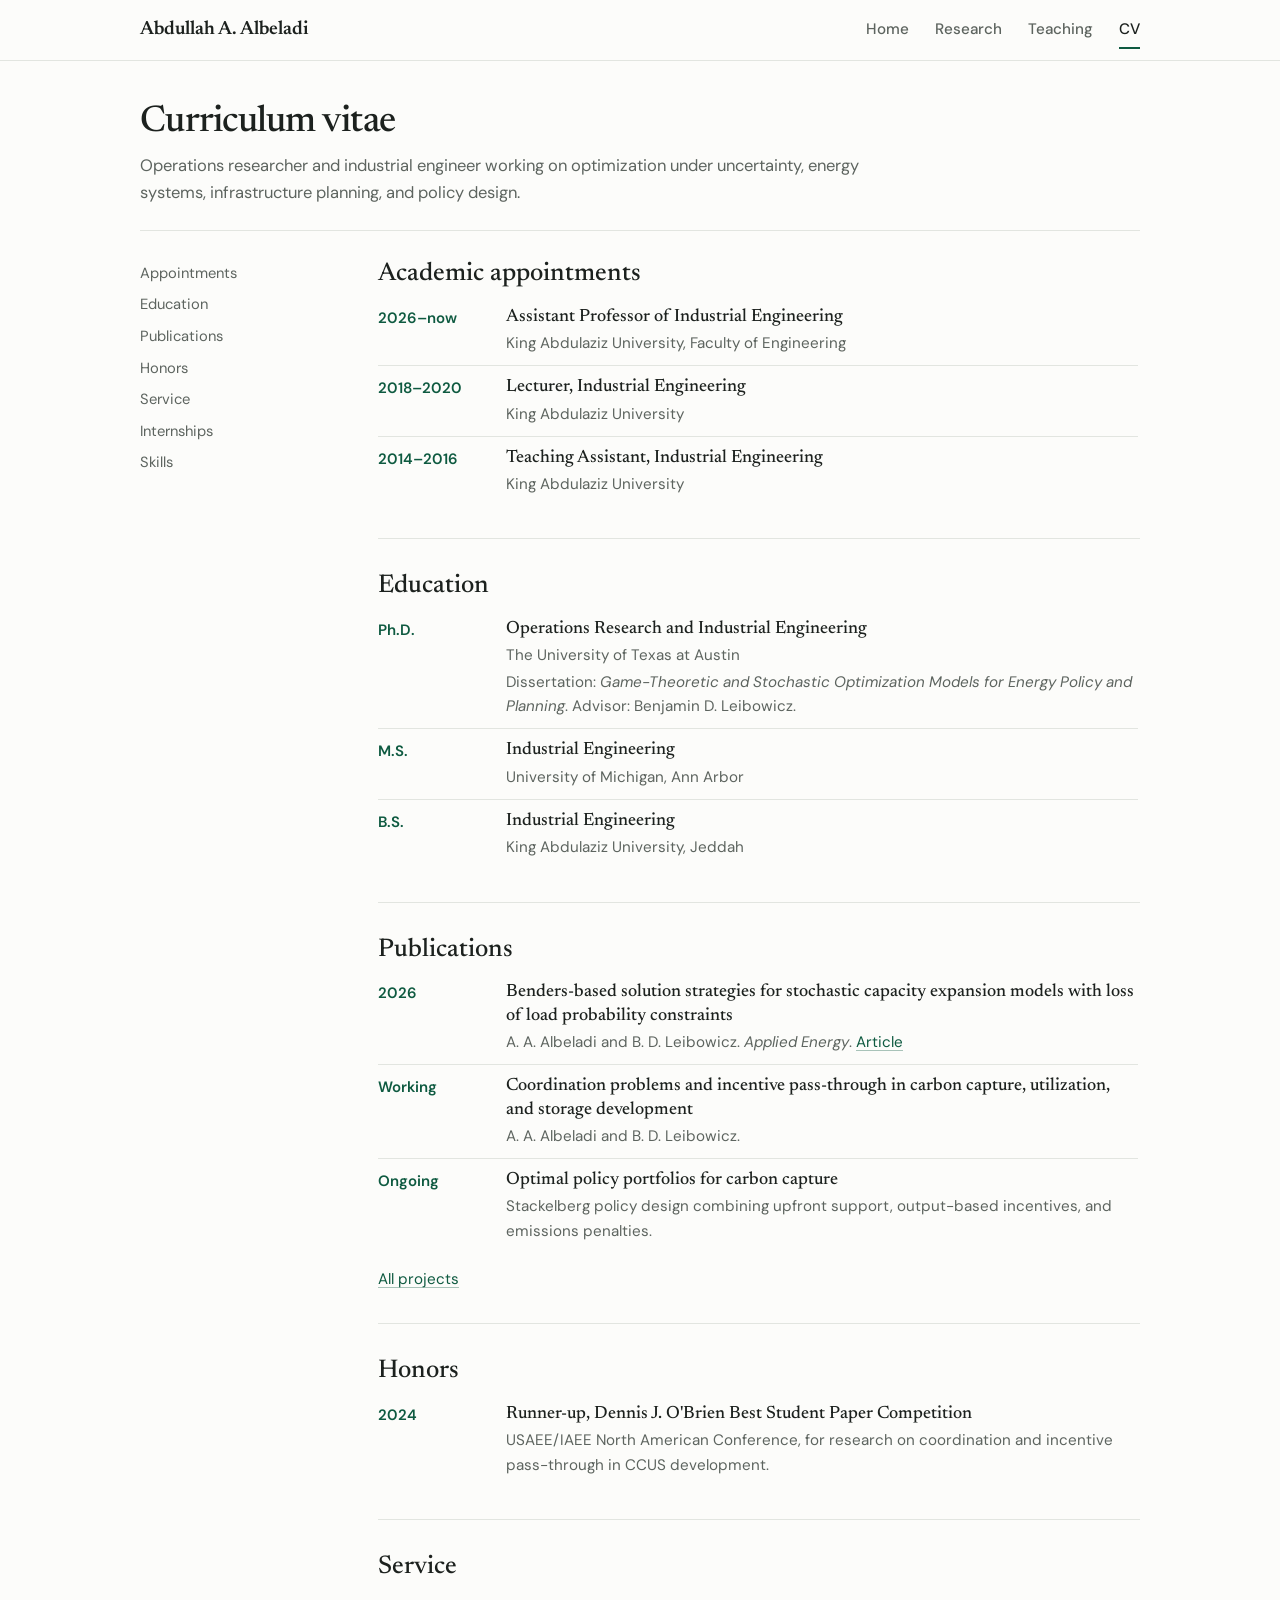
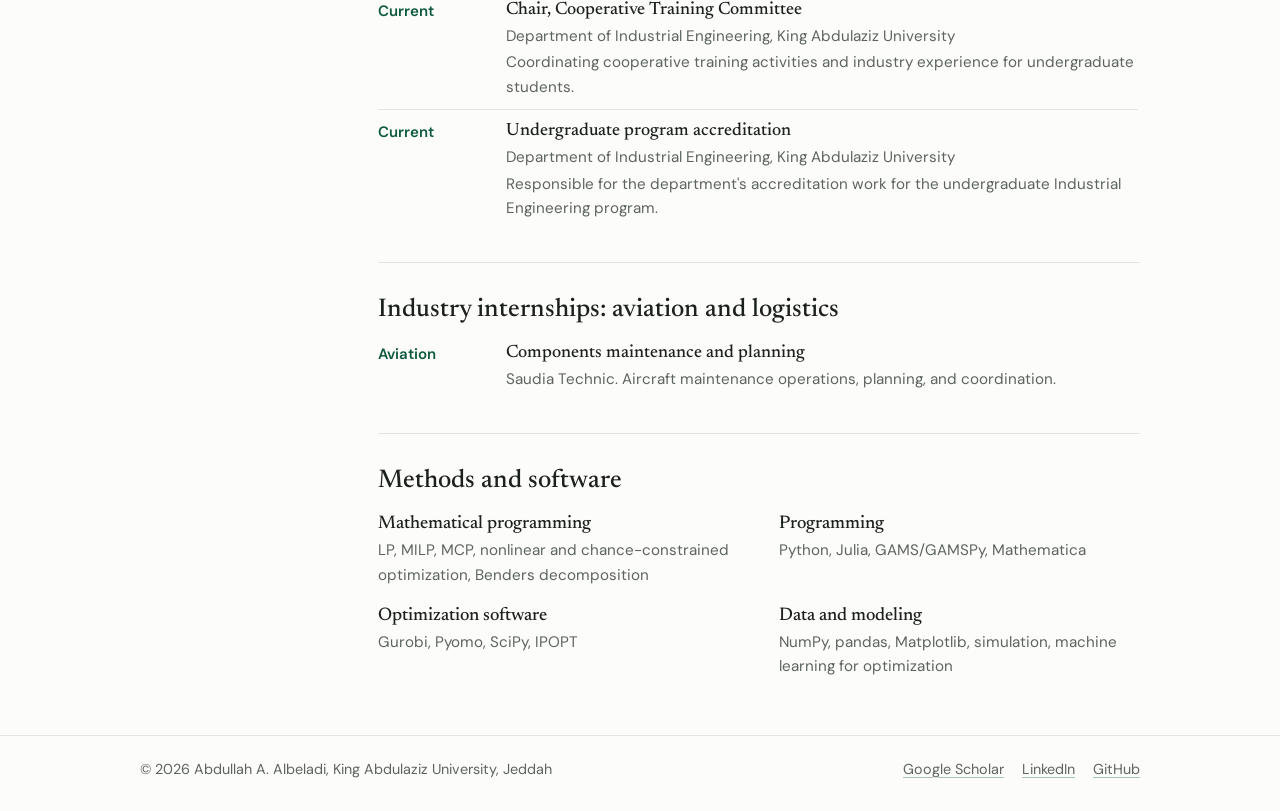
==== commit 75c9121d: "Add files via upload" ====
--- a/cv.html
+++ b/cv.html
@@ -37,7 +37,7 @@
       <a href="#publications">Publications</a>
       <a href="#honors">Honors</a>
       <a href="#service">Service</a>
-      <a href="#industry">Industry</a>
+      <a href="#industry">Internships</a>
       <a href="#skills">Skills</a>
       <ul class="links"><li hidden><a class="primary" href="cv.pdf" data-cv>CV (PDF)</a></li></ul>
     </nav>
@@ -81,14 +81,16 @@
       <section class="section" id="service">
         <h2>Service</h2>
         <ul class="rows">
-          <li class="row"><div class="row-date">Current</div><div><h3>Chair, Industrial Engineering Cooperative Training Committee</h3><p>King Abdulaziz University</p></div></li>
+          <li class="row"><div class="row-date">Current</div><div><h3>Chair, Cooperative Training Committee</h3><p>Department of Industrial Engineering, King Abdulaziz University</p><p>Coordinating cooperative training activities and industry experience for undergraduate students.</p></div></li>
+          <li class="row"><div class="row-date">Current</div><div><h3>Undergraduate program accreditation</h3><p>Department of Industrial Engineering, King Abdulaziz University</p><p>Responsible for the department's accreditation work for the undergraduate Industrial Engineering program.</p></div></li>
         </ul>
       </section>
 
       <section class="section" id="industry">
-        <h2>Industry experience</h2>
+        <h2>Industry internships: aviation and logistics</h2>
         <ul class="rows">
           <li class="row"><div class="row-date">Aviation</div><div><h3>Components maintenance and planning</h3><p>Saudia Technic. Aircraft maintenance operations, planning, and coordination.</p></div></li>
+          <!-- TODO: to list your logistics internship separately, copy the Aviation line above, paste it here, and change the label, role, and company -->
         </ul>
       </section>
 
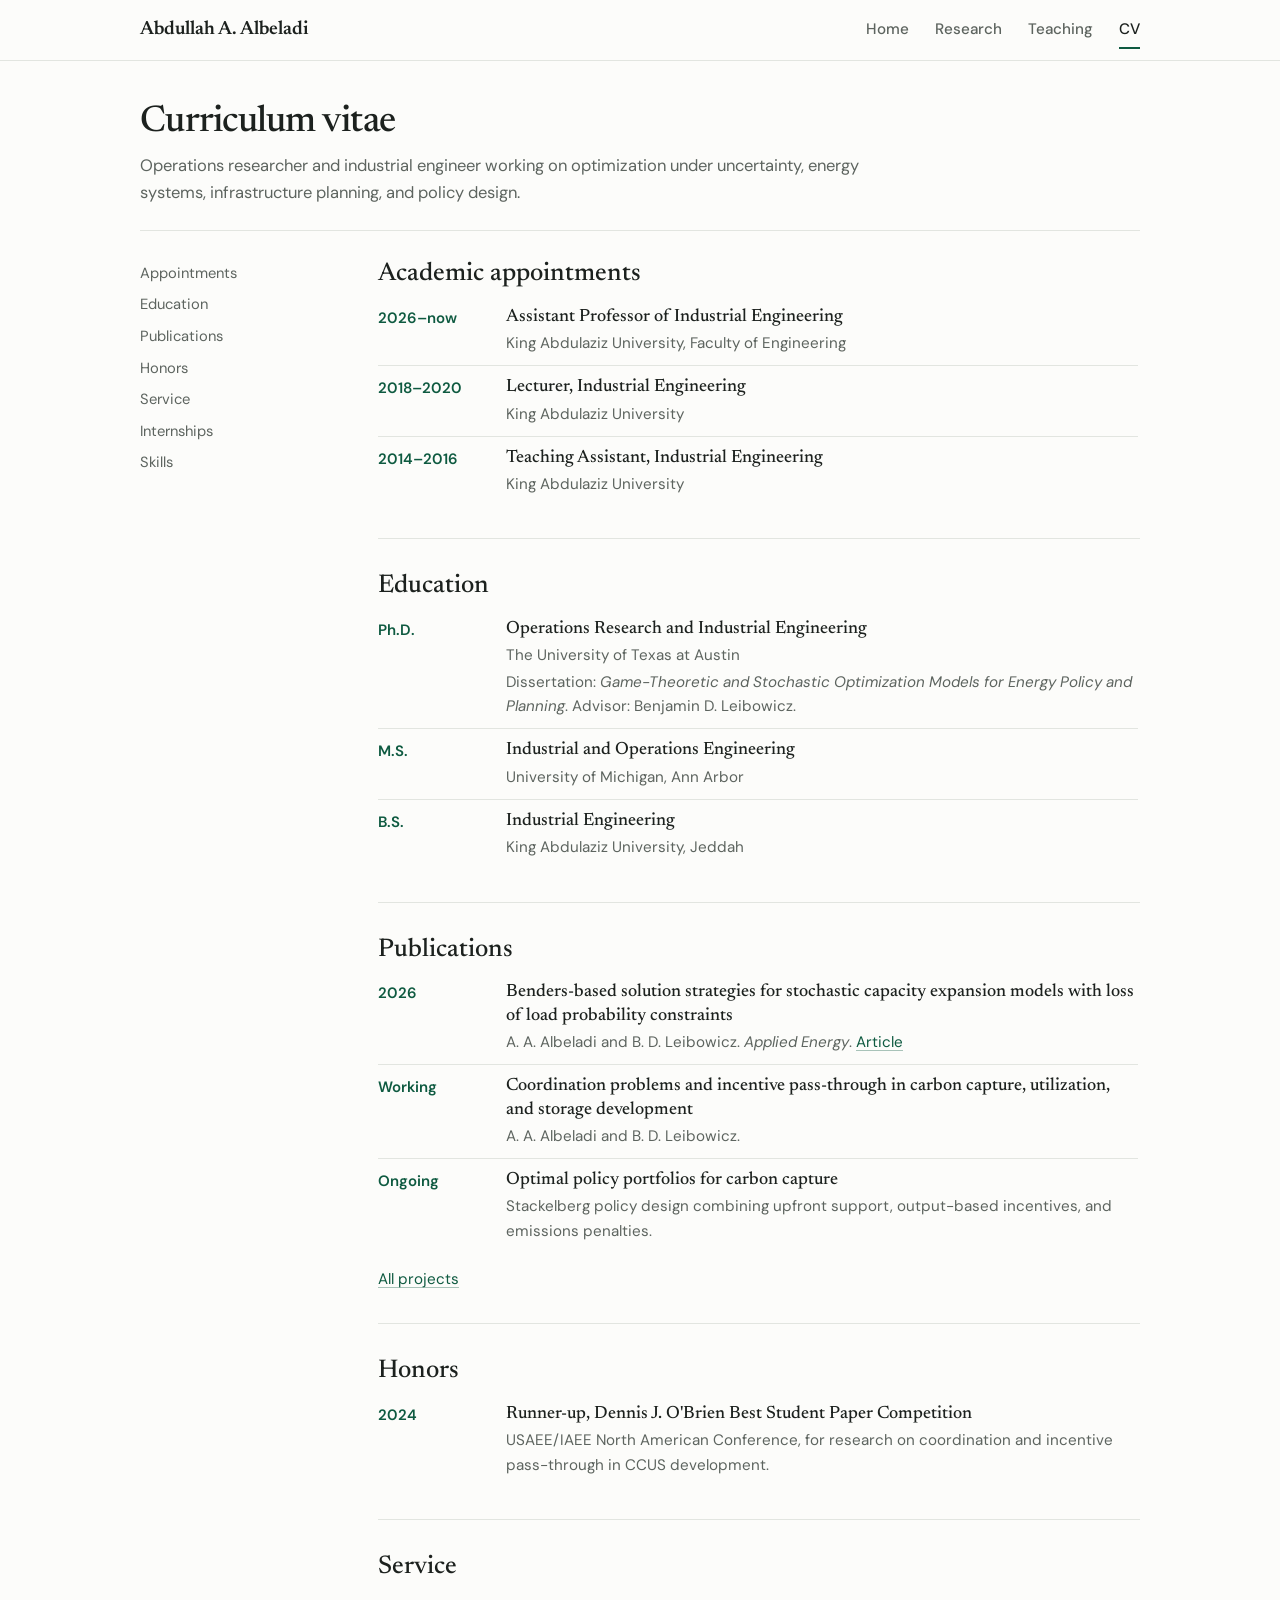
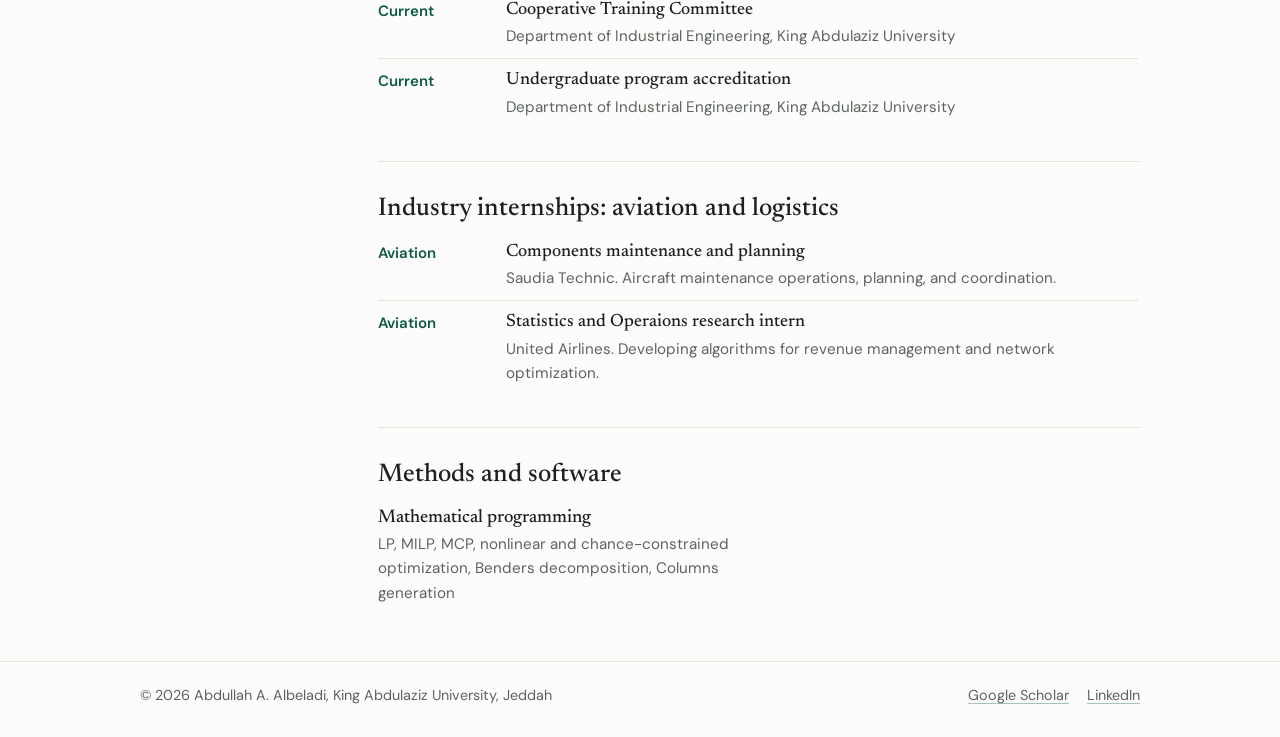
==== commit 7f8eb876: "Update cv.html" ====
--- a/cv.html
+++ b/cv.html
@@ -56,7 +56,7 @@
         <h2>Education</h2>
         <ul class="rows">
           <li class="row"><div class="row-date">Ph.D.</div><div><h3>Operations Research and Industrial Engineering</h3><p>The University of Texas at Austin</p><p>Dissertation: <em>Game-Theoretic and Stochastic Optimization Models for Energy Policy and Planning</em>. Advisor: Benjamin D. Leibowicz.</p></div></li>
-          <li class="row"><div class="row-date">M.S.</div><div><h3>Industrial Engineering</h3><p>University of Michigan, Ann Arbor</p></div></li>
+          <li class="row"><div class="row-date">M.S.</div><div><h3>Industrial and Operations Engineering</h3><p>University of Michigan, Ann Arbor</p></div></li>
           <li class="row"><div class="row-date">B.S.</div><div><h3>Industrial Engineering</h3><p>King Abdulaziz University, Jeddah</p></div></li>
         </ul>
       </section>
@@ -81,8 +81,8 @@
       <section class="section" id="service">
         <h2>Service</h2>
         <ul class="rows">
-          <li class="row"><div class="row-date">Current</div><div><h3>Chair, Cooperative Training Committee</h3><p>Department of Industrial Engineering, King Abdulaziz University</p><p>Coordinating cooperative training activities and industry experience for undergraduate students.</p></div></li>
-          <li class="row"><div class="row-date">Current</div><div><h3>Undergraduate program accreditation</h3><p>Department of Industrial Engineering, King Abdulaziz University</p><p>Responsible for the department's accreditation work for the undergraduate Industrial Engineering program.</p></div></li>
+          <li class="row"><div class="row-date">Current</div><div><h3>Cooperative Training Committee</h3><p>Department of Industrial Engineering, King Abdulaziz University</p></div></li>
+          <li class="row"><div class="row-date">Current</div><div><h3>Undergraduate program accreditation</h3><p>Department of Industrial Engineering, King Abdulaziz University</p></div></li>
         </ul>
       </section>
 
@@ -90,17 +90,14 @@
         <h2>Industry internships: aviation and logistics</h2>
         <ul class="rows">
           <li class="row"><div class="row-date">Aviation</div><div><h3>Components maintenance and planning</h3><p>Saudia Technic. Aircraft maintenance operations, planning, and coordination.</p></div></li>
-          <!-- TODO: to list your logistics internship separately, copy the Aviation line above, paste it here, and change the label, role, and company -->
+          <li class="row"><div class="row-date">Aviation</div><div><h3>Statistics and Operaions research intern</h3><p>United Airlines. Developing algorithms for revenue management and network optimization.</p></div></li>
         </ul>
       </section>
 
       <section class="section" id="skills">
         <h2>Methods and software</h2>
         <div class="interests">
-          <div><h3>Mathematical programming</h3><p>LP, MILP, MCP, nonlinear and chance-constrained optimization, Benders decomposition</p></div>
-          <div><h3>Programming</h3><p>Python, Julia, GAMS/GAMSPy, Mathematica</p></div>
-          <div><h3>Optimization software</h3><p>Gurobi, Pyomo, SciPy, IPOPT</p></div>
-          <div><h3>Data and modeling</h3><p>NumPy, pandas, Matplotlib, simulation, machine learning for optimization</p></div>
+          <div><h3>Mathematical programming</h3><p>LP, MILP, MCP, nonlinear and chance-constrained optimization, Benders decomposition, Columns generation</p></div>
         </div>
       </section>
     </div>
@@ -112,10 +109,9 @@
     <p>© <span data-year>2026</span> Abdullah A. Albeladi, King Abdulaziz University, Jeddah</p>
     <nav aria-label="Profiles">
       <!-- TODO: replace YOUR_EMAIL@kau.edu.sa with your email, then delete the word hidden -->
-      <a href="mailto:YOUR_EMAIL@kau.edu.sa" hidden>Email</a>
+      <a href="mailto:aamalbeladi@kau.edu.sa" hidden>Email</a>
       <a href="https://scholar.google.com/citations?user=GiuHl7sAAAAJ&amp;hl=en">Google Scholar</a>
       <a href="https://www.linkedin.com/in/aalbeladi/">LinkedIn</a>
-      <a href="https://github.com/abu3abed1">GitHub</a>
     </nav>
   </div>
 </footer>
